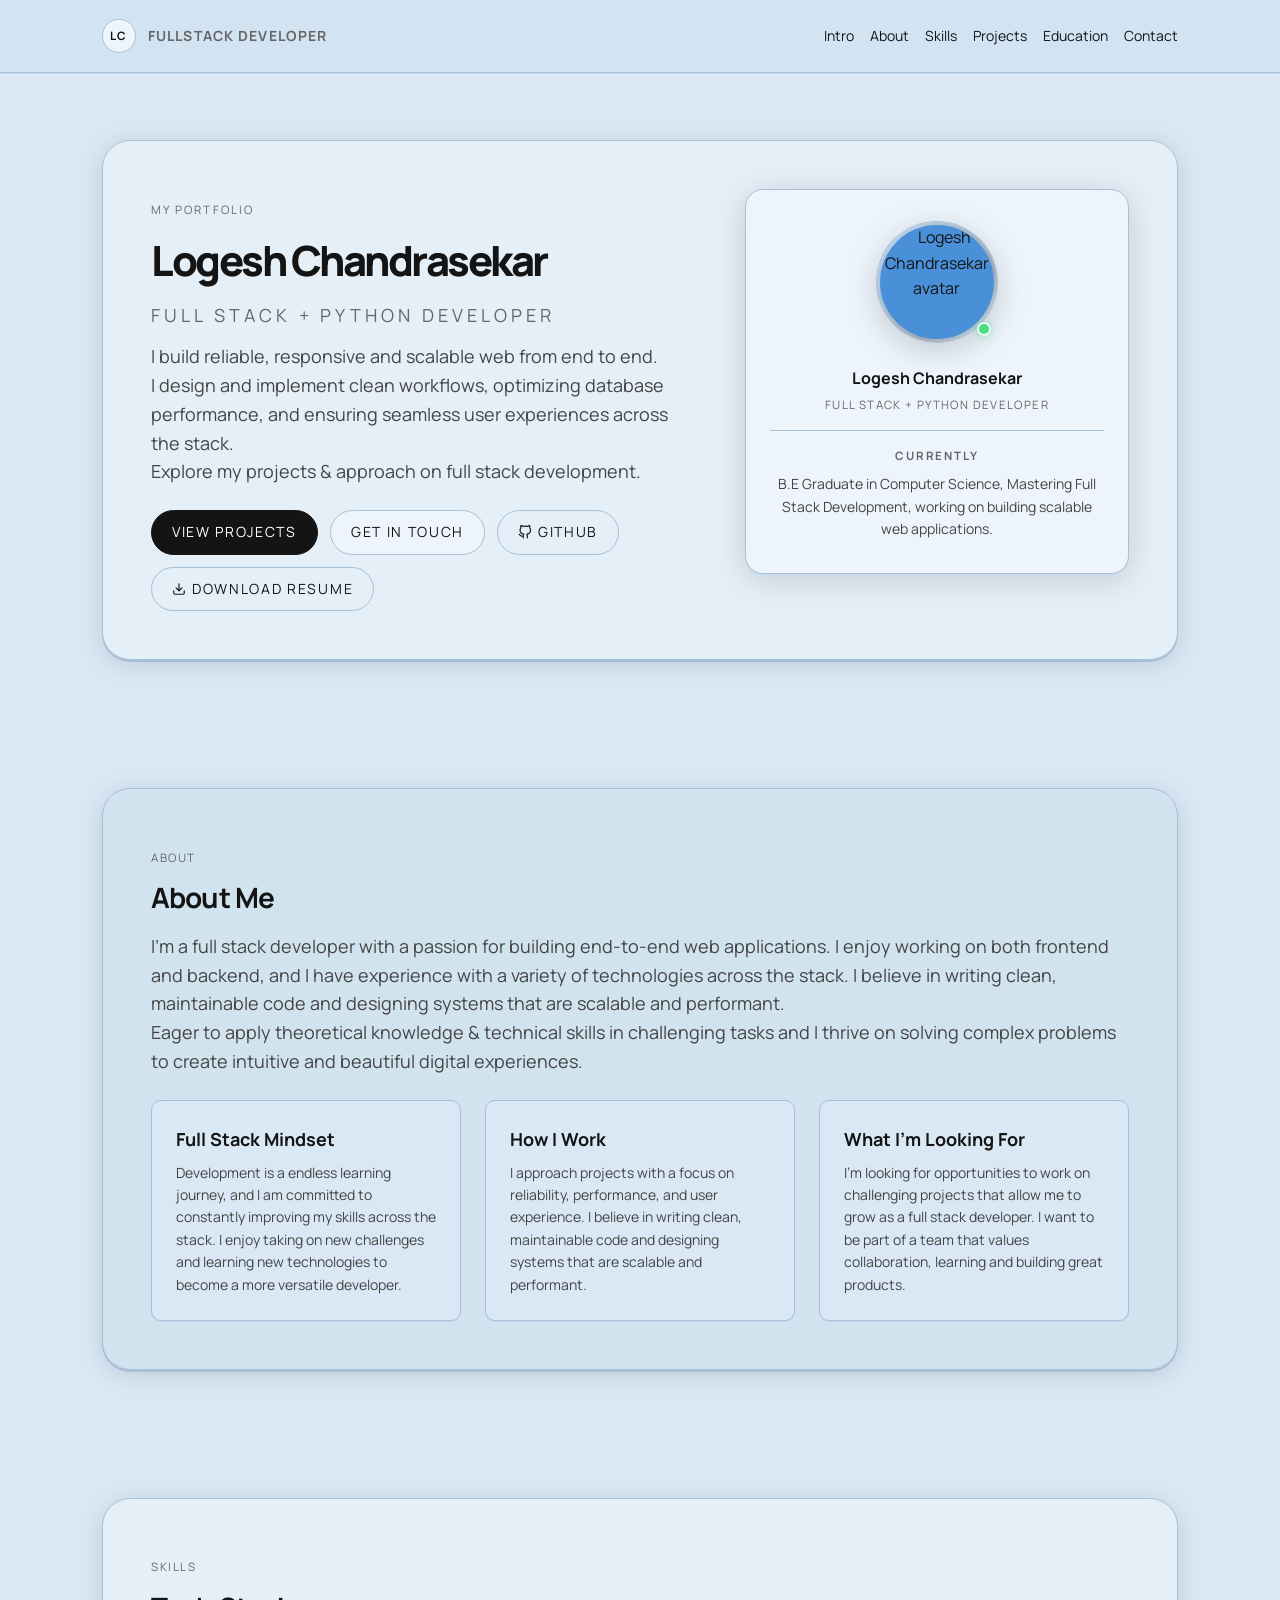
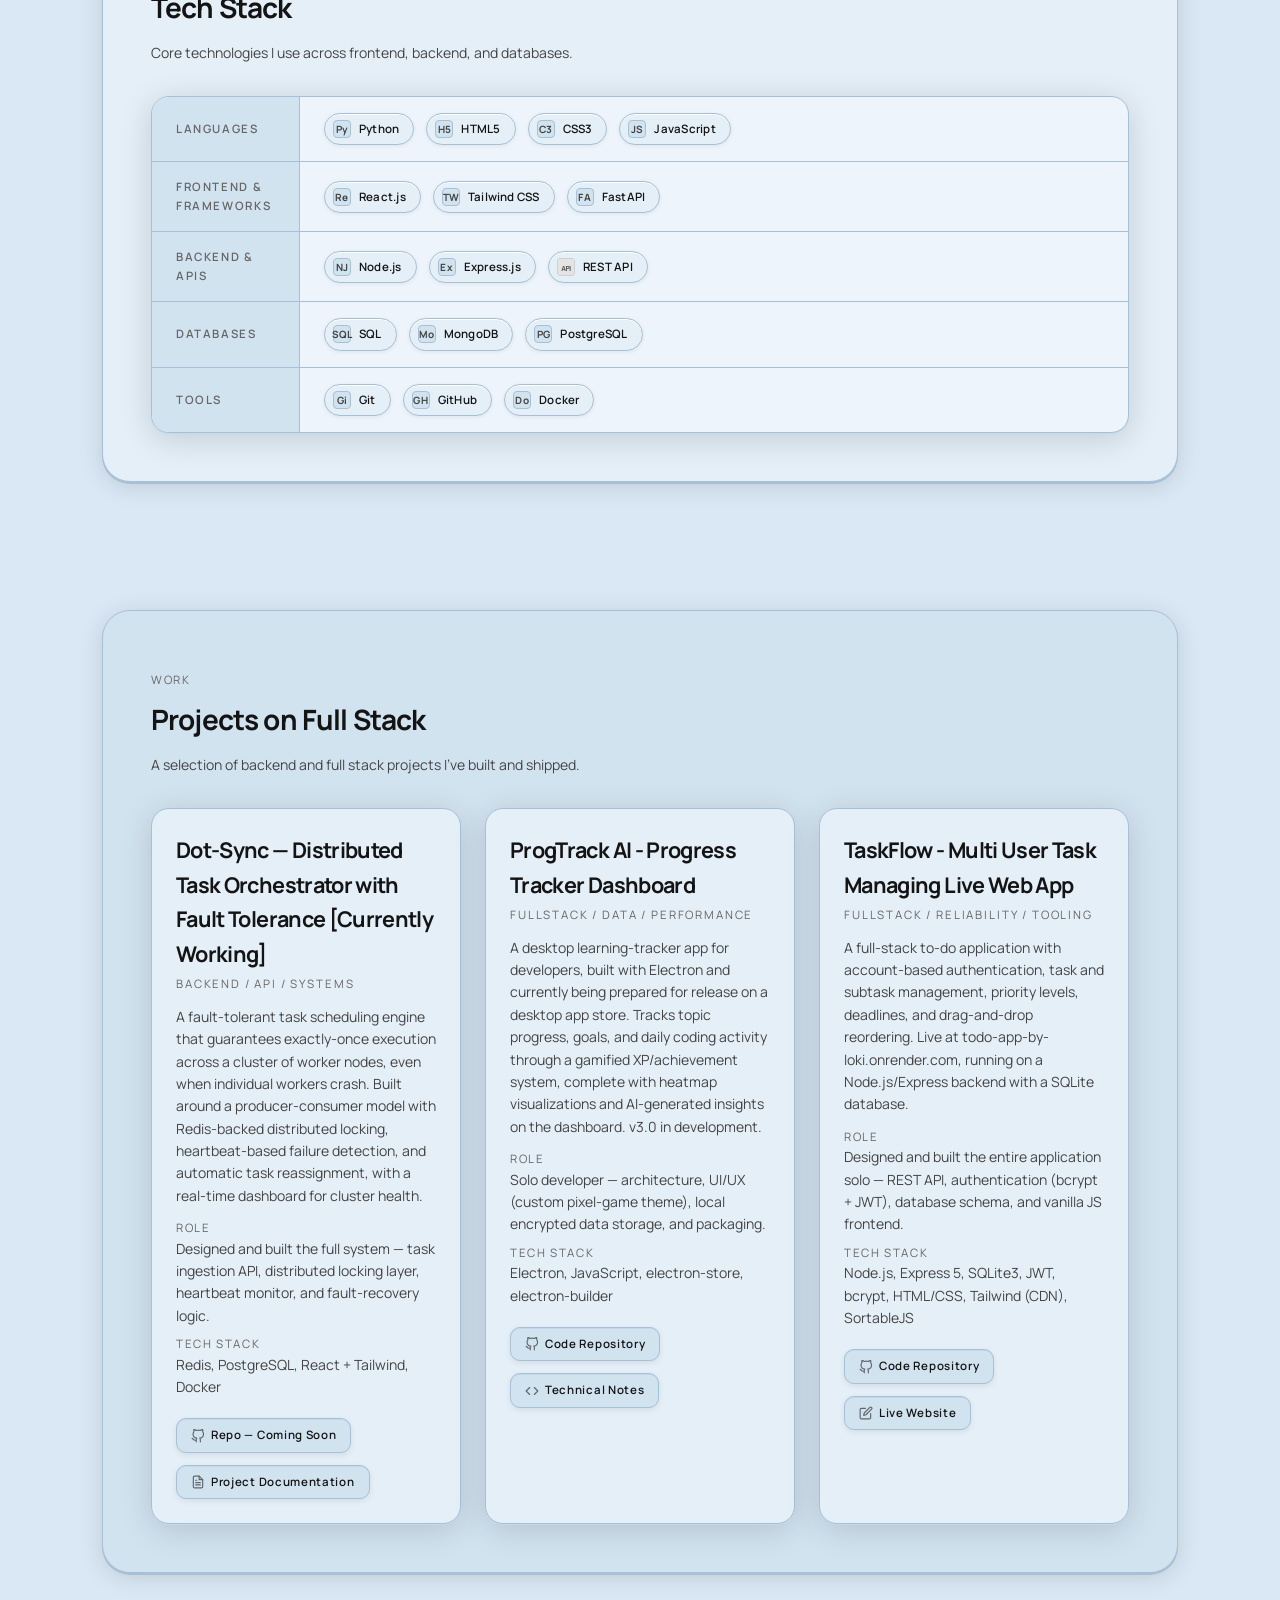
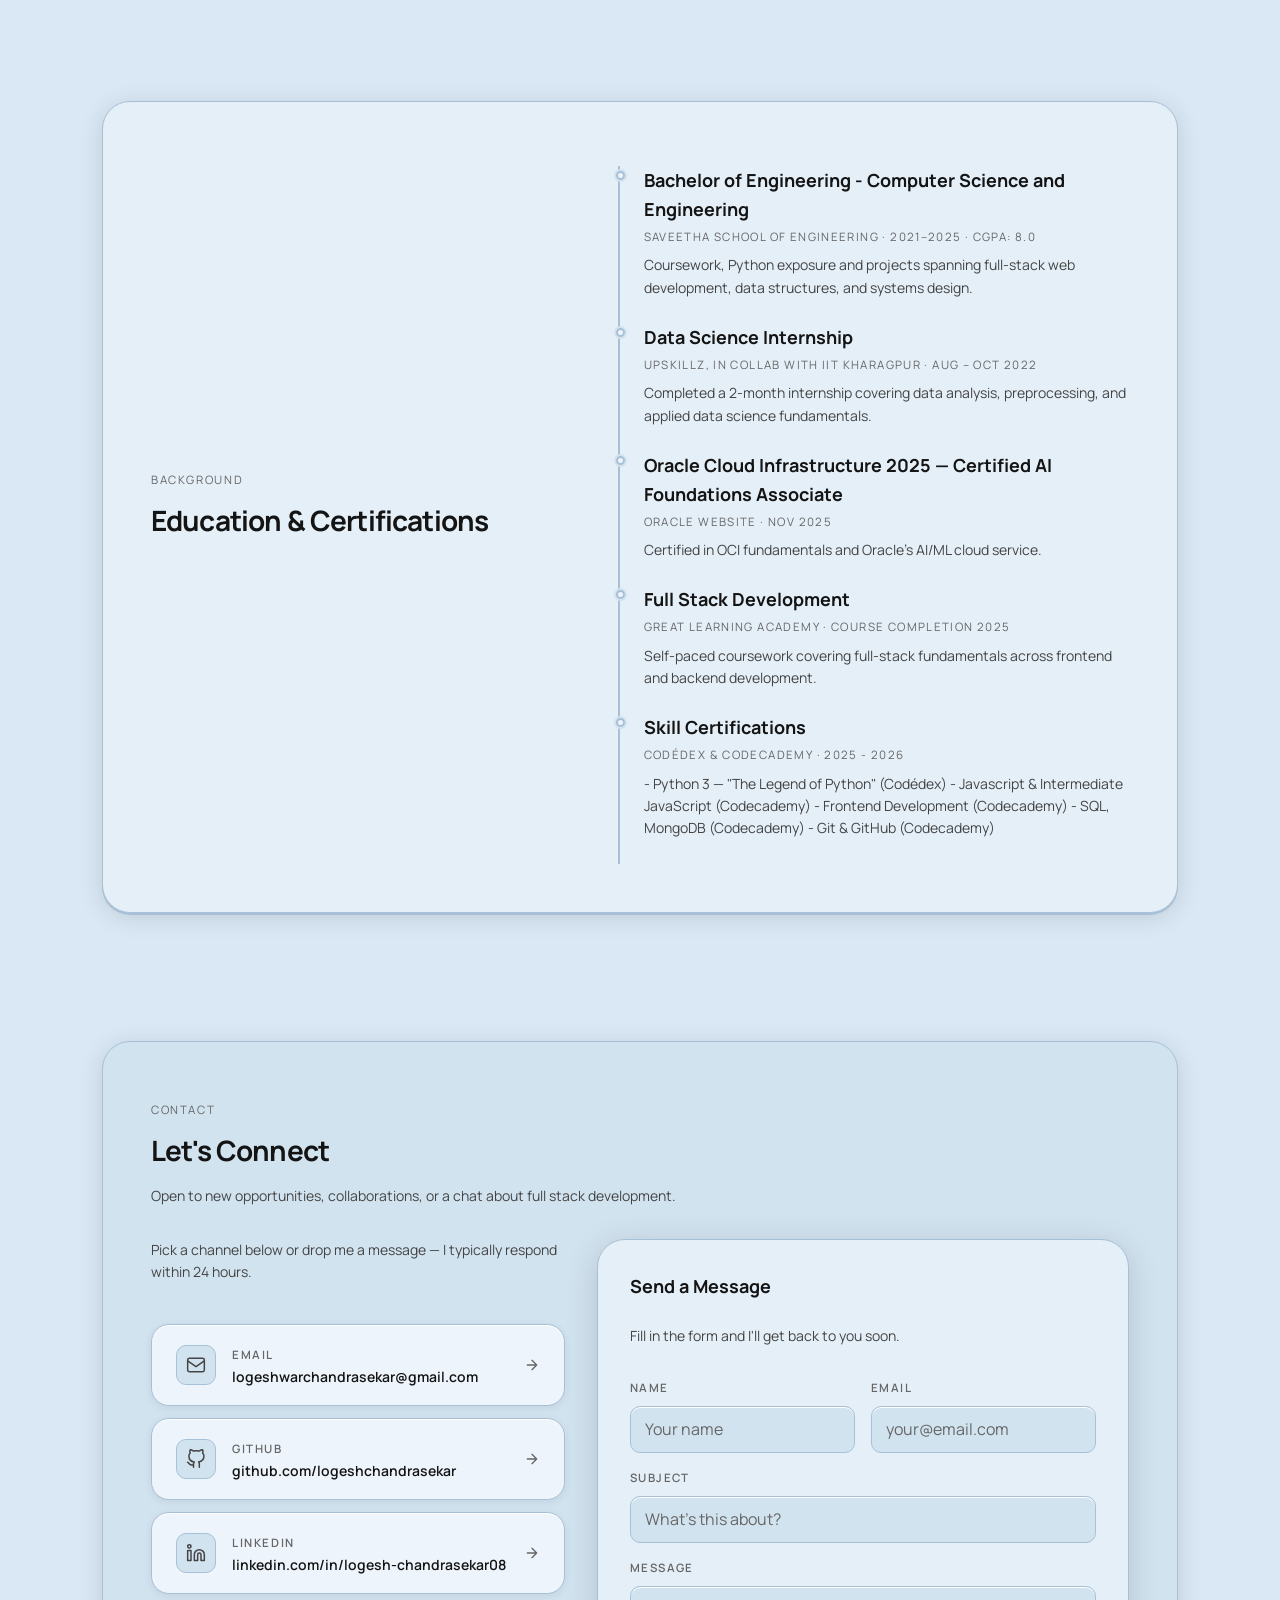
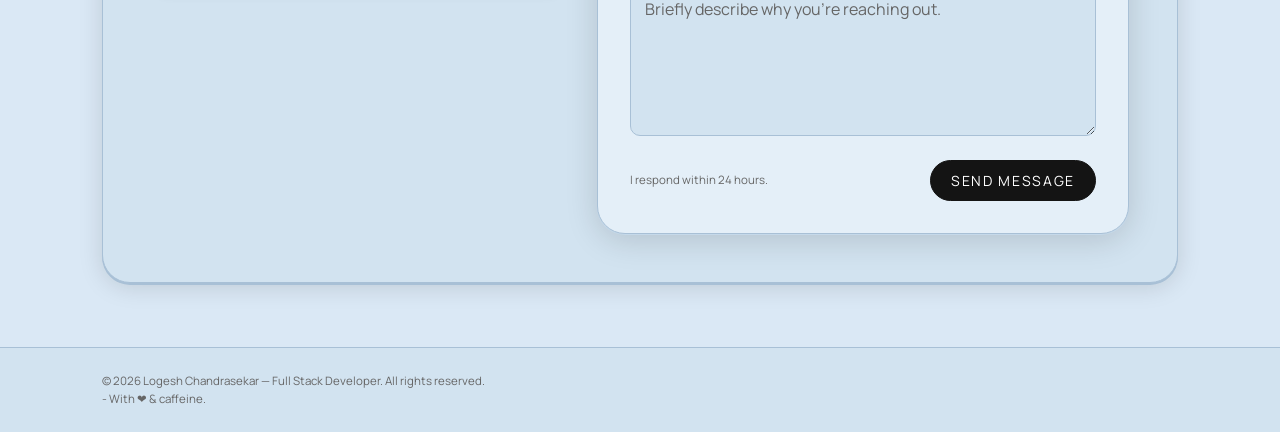
==== index.html @ ed0713df "Update education and certification details in index.html" ====
<!DOCTYPE html>
<html lang="en">
  <head>
    <meta charset="UTF-8" />
    <meta name="viewport" content="width=device-width, initial-scale=1" />
    <title>logesh's Portfolio</title>
    <link rel="preconnect" href="https://fonts.googleapis.com" />
    <link rel="preconnect" href="https://fonts.gstatic.com" crossorigin />
    <link href="https://fonts.googleapis.com/css2?family=Manrope:wght@400;500;600;700;800&display=swap" rel="stylesheet" />
    <style>
      /* ─── Design Tokens ─────────────────────────────────────── */
      :root {
        --color-bg:          #dae8f5;
        --color-bg-alt:      #d2e3f0;
        --color-bg-section:  #d5e6f2;
        --color-surface:     #e4eff8;
        --color-surface-hi:  #edf4fb;

        --silver:            #a8c0d6;
        --silver-hi:         #c5d9ea;
        --silver-glow:       rgba(180, 210, 235, 0.55);

        --color-text:        #141414;
        --color-text-muted:  #444;
        --color-text-soft:   #666;

        --font-sans: "Manrope", system-ui, -apple-system, sans-serif;

        --text-xs:   0.72rem;
        --text-sm:   0.875rem;
        --text-base: 1rem;
        --text-md:   1.125rem;
        --text-lg:   1.35rem;
        --text-xl:   1.75rem;
        --text-2xl:  2.6rem;

        --radius-sm: 4px;
        --radius-md: 10px;
        --radius-lg: 18px;
        --radius-xl: 28px;

        --shadow-silver: 0 2px 0 var(--silver), 0 4px 24px rgba(0,0,0,0.13);
        --shadow-card:   0 1px 0 var(--silver-hi), 0 6px 32px rgba(0,0,0,0.15);

        --transition-fast: 140ms ease-out;
        --transition-med:  220ms ease-out;

        --space-1: 4px; --space-2: 8px; --space-3: 12px;
        --space-4: 16px; --space-5: 24px; --space-6: 32px;
        --space-7: 48px; --space-8: 64px;
      }

      /* ─── Base ───────────────────────────────────────────────── */
      *, *::before, *::after { box-sizing: border-box; }
      html, body { margin: 0; padding: 0; overflow-x: hidden; }
      body {
        font-family: var(--font-sans);
        background-color: var(--color-bg);
        color: var(--color-text);
        line-height: 1.6;
        -webkit-font-smoothing: antialiased;
      }
      img { max-width: 100%; display: block; }
      a { color: inherit; text-decoration: none; }
      a:hover { text-decoration: underline; }
      main { padding-top: 76px; }

      .container {
        max-width: 1140px;
        margin: 0 auto;
        padding: 0 var(--space-6);
        width: 100%;
      }

      /* Silver-lined section card */
      .section {
        padding: var(--space-8) 0;
      }
      .section-inner-card {
        background: var(--color-surface);
        border: 1px solid var(--silver);
        border-radius: var(--radius-xl);
        box-shadow: var(--shadow-silver);
        padding: var(--space-7) var(--space-7);
        margin: 0 auto;
        max-width: 1140px;
      }
      .section-alt .section-inner-card {
        background: var(--color-bg-alt);
      }

      .section-kicker {
        font-size: var(--text-xs);
        text-transform: uppercase;
        letter-spacing: 0.14em;
        color: var(--color-text-soft);
        margin-bottom: var(--space-2);
      }
      .section-header { max-width: 540px; }
      .section-header h2 {
        font-size: var(--text-xl);
        letter-spacing: -0.03em;
        margin: 0 0 var(--space-3) 0;
      }
      .section-subtitle {
        margin: 0;
        font-size: var(--text-sm);
        color: var(--color-text-muted);
      }
      .two-column {
        display: grid;
        grid-template-columns: minmax(0, 0.9fr) minmax(0, 1.1fr);
        gap: var(--space-7);
        align-items: flex-start;
      }
      .section-body { margin-top: var(--space-2); }
      .lead {
        font-size: var(--text-md);
        color: var(--color-text-muted);
        margin-top: 0;
      }

      /* ─── Header / Nav ───────────────────────────────────────── */
      .site-header {
        position: fixed;
        inset-inline: 0;
        top: 0;
        z-index: 20;
        background-color: rgba(210,227,242,0.94);
        backdrop-filter: blur(14px);
        border-bottom: 1px solid var(--silver);
        box-shadow: 0 1px 0 var(--silver-hi);
      }
      .header-inner {
        height: 72px;
        display: flex;
        align-items: center;
        justify-content: space-between;
        gap: var(--space-4);
      }
      .logo {
        display: inline-flex;
        align-items: center;
        gap: var(--space-3);
        font-size: var(--text-sm);
        font-weight: 700;
        letter-spacing: 0.08em;
        text-transform: uppercase;
      }
      .logo-mark {
        display: inline-flex;
        align-items: center;
        justify-content: center;
        width: 34px; height: 34px;
        border-radius: 999px;
        border: 1.5px solid var(--silver);
        background: var(--color-surface-hi);
        font-size: var(--text-xs);
        box-shadow: 0 1px 0 #fff inset;
      }
      .logo-text { color: var(--color-text-soft); }
      .nav { display: flex; align-items: center; gap: var(--space-4); }
      .nav-list {
        list-style: none;
        display: flex;
        align-items: center;
        gap: var(--space-4);
        margin: 0; padding: 0;
        font-size: var(--text-sm);
      }
      .nav-list a { position: relative; padding-block: 4px; }
      .nav-list a::after {
        content: "";
        position: absolute;
        left: 0; bottom: 0;
        width: 0; height: 1px;
        background: #111;
        transition: width var(--transition-fast);
      }
      .nav-list a:hover::after { width: 100%; }
      .nav-toggle {
        display: none;
        border: 1px solid var(--silver);
        background: transparent;
        border-radius: 999px;
        padding: 6px 8px;
        cursor: pointer;
      }
      .nav-toggle-line {
        display: block; width: 18px; height: 1px;
        background: #111;
      }
      .nav-toggle-line + .nav-toggle-line { margin-top: 4px; }

      /* ─── Avatar ─────────────────────────────────────────────── */
      .avatar-wrap {
        display: flex;
        justify-content: center;
        align-items: center;
        margin-bottom: var(--space-5);
      }
      .avatar-ring {
        position: relative;
        width: 120px; height: 120px;
        border-radius: 50%;
        padding: 3px;
        background: linear-gradient(135deg, var(--silver-hi), var(--silver), #a0a8b4, var(--silver-hi));
        box-shadow: 0 0 0 1px var(--silver), 0 8px 32px rgba(0,0,0,0.18);
        animation: ringPulse 3s ease-in-out infinite;
      }
      @keyframes ringPulse {
        0%, 100% { box-shadow: 0 0 0 1px var(--silver), 0 8px 32px rgba(0,0,0,0.18), 0 0 0 4px transparent; }
        50% { box-shadow: 0 0 0 1px var(--silver), 0 8px 32px rgba(0,0,0,0.22), 0 0 0 7px rgba(180,188,200,0.18); }
      }
      .avatar-inner {
        width: 100%; height: 100%;
        border-radius: 50%;
        overflow: hidden;
        background: #4a90d9;
        display: flex;
        align-items: center;
        justify-content: center;
      }
      .avatar-svg { display: none; }
      .avatar-status {
        position: absolute;
        bottom: 6px; right: 6px;
        width: 14px; height: 14px;
        border-radius: 50%;
        background: #4ade80;
        border: 2px solid var(--color-surface-hi);
        box-shadow: 0 0 6px rgba(74,222,128,0.6);
        animation: statusBlink 2.5s ease-in-out infinite;
      }
      @keyframes statusBlink {
        0%, 100% { opacity: 1; }
        50% { opacity: 0.55; }
      }

      /* ─── Hero ───────────────────────────────────────────────── */
      .hero { padding-top: var(--space-8); padding-bottom: var(--space-8); }
      .hero .section-inner-card {
        display: grid;
        grid-template-columns: minmax(0, 1.35fr) minmax(0, 0.95fr);
        gap: var(--space-7);
        align-items: flex-start;
      }
      .eyebrow {
        font-size: var(--text-xs);
        text-transform: uppercase;
        letter-spacing: 0.18em;
        color: var(--color-text-soft);
        margin-bottom: var(--space-2);
      }
      .hero-text h1 {
        font-size: var(--text-2xl);
        letter-spacing: -0.06em;
        margin: 0 0 var(--space-2) 0;
        font-weight: 800;
      }
      .hero-title {
        margin: 0 0 var(--space-3) 0;
        font-size: var(--text-md);
        text-transform: uppercase;
        letter-spacing: 0.22em;
        color: var(--color-text-soft);
      }
      .hero-tagline {
        margin: 0 0 var(--space-5) 0;
        font-size: var(--text-md);
        color: var(--color-text-muted);
      }
      .hero-actions {
        display: flex;
        flex-wrap: wrap;
        gap: var(--space-3);
      }

      /* Hero meta: avatar replaces focus areas */
      .hero-meta {
        border: 1px solid var(--silver);
        border-radius: var(--radius-lg);
        padding: var(--space-6) var(--space-5);
        background: var(--color-surface-hi);
        box-shadow: var(--shadow-card);
        display: flex;
        flex-direction: column;
        align-items: center;
        gap: 0;
      }
      .hero-meta-block {
        width: 100%;
        text-align: center;
      }
      .hero-meta-block + .hero-meta-block {
        border-top: 1px solid var(--silver);
        margin-top: var(--space-4);
        padding-top: var(--space-4);
      }
      .hero-meta-label {
        font-size: var(--text-xs);
        text-transform: uppercase;
        letter-spacing: 0.16em;
        margin: 0 0 var(--space-2) 0;
        color: var(--color-text-soft);
      }
      .hero-meta-value {
        margin: 0;
        font-size: var(--text-sm);
        color: var(--color-text-muted);
      }

      /* ─── Buttons ────────────────────────────────────────────── */
      .btn {
        display: inline-flex;
        align-items: center;
        justify-content: center;
        padding: 10px 20px;
        border-radius: 999px;
        border: 1px solid #111;
        font-size: var(--text-sm);
        font-family: var(--font-sans);
        text-transform: uppercase;
        letter-spacing: 0.12em;
        background: transparent;
        cursor: pointer;
        transition: background var(--transition-fast), color var(--transition-fast),
                    transform var(--transition-fast), box-shadow var(--transition-fast);
      }
      .btn-primary {
        background: #141414;
        color: #fff;
        border-color: #141414;
      }
      .btn-primary:hover { background: #000; transform: translateY(-1px); box-shadow: 0 6px 18px rgba(0,0,0,0.25); }
      .btn-secondary {
        background: var(--color-surface-hi);
        border-color: var(--silver);
      }
      .btn-secondary:hover { background: var(--color-bg-alt); transform: translateY(-1px); }
      .btn-outline {
        background: transparent;
        border-color: var(--silver);
        color: var(--color-text);
        gap: 6px;
      }
      .btn-outline:hover { background: var(--color-surface-hi); transform: translateY(-1px); border-color: #888; }
      .btn-outline svg { flex-shrink: 0; }

      /* ─── About ──────────────────────────────────────────────── */
      .about-body { width: 100%; }
      .about-grid {
        display: grid;
        grid-template-columns: repeat(3, 1fr);
        gap: var(--space-5);
        margin-top: var(--space-5);
        width: 100%;
      }
      .about-item {
        background: var(--color-bg);
        border: 1px solid var(--silver);
        border-radius: var(--radius-md);
        padding: var(--space-5);
        box-shadow: 0 1px 0 var(--silver-hi);
        display: flex;
        flex-direction: column;
      }
      .about-item h3 {
        font-size: var(--text-md);
        margin: 0 0 var(--space-2) 0;
      }
      .about-item p {
        margin: 0;
        font-size: var(--text-sm);
        color: var(--color-text-muted);
        flex: 1;
      }

      /* ─── Skills ─────────────────────────────────────────────── */
      .skills-table {
        margin-top: var(--space-6);
        border: 1px solid var(--silver);
        border-radius: var(--radius-lg);
        background: var(--color-surface-hi);
        box-shadow: var(--shadow-card);
        overflow: hidden;
      }
      .skills-row {
        display: grid;
        grid-template-columns: 148px 1fr;
        gap: 0;
        border-bottom: 1px solid var(--silver);
        align-items: stretch;
      }
      .skills-row:last-child { border-bottom: none; }
      .skills-label {
        font-size: var(--text-xs);
        text-transform: uppercase;
        letter-spacing: 0.14em;
        color: var(--color-text-soft);
        font-weight: 600;
        padding: var(--space-4) var(--space-5);
        background: var(--color-bg-alt);
        border-right: 1px solid var(--silver);
        display: flex;
        align-items: center;
      }
      .skills-icon-list {
        display: flex;
        flex-wrap: wrap;
        gap: var(--space-3);
        padding: var(--space-4) var(--space-5);
        align-items: center;
        flex: 1;
      }
      .skill-pill {
        display: inline-flex;
        align-items: center;
        gap: 8px;
        padding: 6px 14px 6px 8px;
        border-radius: 999px;
        border: 1px solid var(--silver);
        font-size: var(--text-xs);
        font-weight: 600;
        background: var(--color-surface);
        box-shadow: 0 1px 0 #fff inset, 0 1px 4px rgba(0,0,0,0.07);
        transition: transform var(--transition-fast), box-shadow var(--transition-fast), background var(--transition-fast);
        letter-spacing: 0.02em;
      }
      .skill-pill:hover {
        transform: translateY(-2px);
        box-shadow: 0 1px 0 #fff inset, 0 4px 12px rgba(0,0,0,0.12);
        background: var(--color-surface-hi);
      }
      .skill-pill img {
        width: 18px; height: 18px;
        object-fit: contain;
        border-radius: 3px;
        flex-shrink: 0;
      }
      /* Fallback icon box if img fails */
      .skill-pill .icon-fallback {
        width: 18px; height: 18px;
        border-radius: 4px;
        border: 1px solid var(--silver);
        background: var(--color-bg-alt);
        display: flex; align-items: center; justify-content: center;
        font-size: 10px; font-weight: 700;
        color: var(--color-text-muted);
        flex-shrink: 0;
      }

      /* ─── Projects ───────────────────────────────────────────── */
      .projects-grid {
        display: grid;
        grid-template-columns: repeat(auto-fit, minmax(280px, 1fr));
        gap: var(--space-5);
        margin-top: var(--space-6);
      }
      .project-card {
        border-radius: var(--radius-lg);
        border: 1px solid var(--silver);
        padding: var(--space-5);
        background: var(--color-surface);
        box-shadow: var(--shadow-card);
        display: flex;
        flex-direction: column;
        gap: var(--space-3);
        transition: transform var(--transition-med), box-shadow var(--transition-med);
      }
      .project-card:hover {
        transform: translateY(-4px);
        box-shadow: 0 2px 0 var(--silver-hi), 0 12px 40px rgba(0,0,0,0.18);
      }
      .project-header h3 {
        margin: 0 0 var(--space-1) 0;
        font-size: var(--text-lg);
        letter-spacing: -0.03em;
      }
      .project-type {
        margin: 0;
        font-size: var(--text-xs);
        text-transform: uppercase;
        letter-spacing: 0.16em;
        color: var(--color-text-soft);
      }
      .project-description {
        margin: 0;
        font-size: var(--text-sm);
        color: var(--color-text-muted);
      }
      .project-meta {
        display: grid;
        gap: var(--space-2);
        margin: 0;
      }
      .project-meta dt {
        font-size: var(--text-xs);
        text-transform: uppercase;
        letter-spacing: 0.14em;
        color: var(--color-text-soft);
      }
      .project-meta dd {
        margin: 0;
        font-size: var(--text-sm);
        color: var(--color-text-muted);
      }

      /* Project link boxes */
      .project-links {
        display: flex;
        flex-wrap: wrap;
        gap: var(--space-3);
        margin-top: var(--space-2);
      }
      .project-link-box {
        display: inline-flex;
        align-items: center;
        gap: 6px;
        padding: 7px 14px;
        border-radius: var(--radius-md);
        border: 1px solid var(--silver);
        background: var(--color-bg-alt);
        font-size: var(--text-xs);
        font-weight: 600;
        letter-spacing: 0.06em;
        color: var(--color-text);
        box-shadow: 0 1px 0 var(--silver-hi) inset, 0 2px 6px rgba(0,0,0,0.08);
        transition: background var(--transition-fast), transform var(--transition-fast), box-shadow var(--transition-fast);
        text-decoration: none !important;
      }
      .project-link-box:hover {
        background: var(--color-surface-hi);
        transform: translateY(-1px);
        box-shadow: 0 1px 0 var(--silver-hi) inset, 0 4px 12px rgba(0,0,0,0.12);
        text-decoration: none !important;
      }
      .project-link-box svg {
        flex-shrink: 0;
        opacity: 0.6;
      }

      /* ─── Education ──────────────────────────────────────────── */
      .education-two-col {
        align-items: stretch !important;
      }
      .education-two-col .education-header {
        display: flex;
        flex-direction: column;
        justify-content: center;
        min-height: 200px;
      }
      .timeline {
        border-left: 2px solid var(--silver);
        padding-left: var(--space-5);
        margin-top: var(--space-2);
      }
      .timeline-item {
        position: relative;
        padding-bottom: var(--space-5);
      }
      .timeline-item::before {
        content: "";
        position: absolute;
        left: calc(-1 * var(--space-5) - 4px);
        top: 5px;
        width: 9px; height: 9px;
        border-radius: 50%;
        border: 2px solid var(--silver);
        background: var(--color-surface-hi);
        box-shadow: 0 0 0 2px var(--color-bg-alt);
      }
      .timeline-item h3 {
        margin: 0 0 var(--space-1) 0;
        font-size: var(--text-md);
      }
      .timeline-meta {
        margin: 0 0 var(--space-2) 0;
        font-size: var(--text-xs);
        text-transform: uppercase;
        letter-spacing: 0.12em;
        color: var(--color-text-soft);
      }
      .timeline-description {
        margin: 0;
        font-size: var(--text-sm);
        color: var(--color-text-muted);
      }

      /* ─── Contact ────────────────────────────────────────────── */
      .contact-layout {
        display: grid;
        grid-template-columns: 1fr 1fr;
        gap: var(--space-6);
        margin-top: var(--space-6);
      }
      /* Left: info panel */
      .contact-info-panel {
        display: flex;
        flex-direction: column;
        gap: var(--space-4);
      }
      .contact-headline {
        font-size: var(--text-xl);
        font-weight: 800;
        letter-spacing: -0.04em;
        margin: 0 0 var(--space-2) 0;
      }
      .contact-tagline {
        font-size: var(--text-sm);
        color: var(--color-text-muted);
        margin: 0 0 var(--space-5) 0;
      }
      .contact-channel-cards {
        display: flex;
        flex-direction: column;
        gap: var(--space-3);
      }
      .contact-channel {
        display: flex;
        align-items: center;
        gap: var(--space-4);
        padding: var(--space-4) var(--space-5);
        border: 1px solid var(--silver);
        border-radius: var(--radius-lg);
        background: var(--color-surface-hi);
        box-shadow: 0 1px 0 #fff inset, 0 2px 8px rgba(0,0,0,0.08);
        text-decoration: none !important;
        color: var(--color-text);
        transition: transform var(--transition-fast), box-shadow var(--transition-fast), background var(--transition-fast);
      }
      .contact-channel:hover {
        transform: translateX(4px);
        background: var(--color-bg-alt);
        box-shadow: 0 1px 0 #fff inset, 0 4px 16px rgba(0,0,0,0.12);
        text-decoration: none !important;
      }
      .contact-channel-icon {
        width: 40px; height: 40px;
        border-radius: var(--radius-md);
        border: 1px solid var(--silver);
        background: var(--color-bg-alt);
        display: flex; align-items: center; justify-content: center;
        flex-shrink: 0;
        color: var(--color-text-muted);
      }
      .contact-channel-icon svg { width: 20px; height: 20px; }
      .contact-channel-body { flex: 1; min-width: 0; }
      .contact-channel-label {
        font-size: var(--text-xs);
        text-transform: uppercase;
        letter-spacing: 0.14em;
        color: var(--color-text-soft);
        font-weight: 600;
      }
      .contact-channel-value {
        font-size: var(--text-sm);
        font-weight: 600;
        overflow-wrap: break-word;
        word-break: break-all;
      }

      .contact-channel-arrow {
        color: var(--color-text-soft);
        flex-shrink: 0;
      }

      /* Right: form */
      .contact-form-wrap {
        border: 1px solid var(--silver);
        border-radius: var(--radius-xl);
        background: var(--color-surface);
        box-shadow: var(--shadow-card);
        padding: var(--space-6);
        display: flex;
        flex-direction: column;
        gap: var(--space-4);
      }
      .form-row {
        display: grid;
        grid-template-columns: 1fr 1fr;
        gap: var(--space-4);
      }
      .form-field {
        display: grid;
        gap: var(--space-2);
      }
      .form-field label {
        font-size: var(--text-xs);
        text-transform: uppercase;
        letter-spacing: 0.12em;
        font-weight: 600;
        color: var(--color-text-soft);
      }
      .form-field input,
      .form-field textarea {
        border-radius: var(--radius-md);
        border: 1px solid var(--silver);
        padding: 10px 14px;
        font: inherit;
        background: var(--color-bg-alt);
        color: var(--color-text);
        box-shadow: 0 1px 0 #fff inset;
        transition: border-color var(--transition-fast), box-shadow var(--transition-fast);
        resize: vertical;
      }
      .form-field input::placeholder,
      .form-field textarea::placeholder { color: var(--color-text-soft); }
      .form-field input:focus-visible,
      .form-field textarea:focus-visible {
        outline: none;
        border-color: #777;
        box-shadow: 0 1px 0 #fff inset, 0 0 0 3px rgba(100,100,100,0.2);
      }
      .contact-form-footer {
        display: flex;
        align-items: center;
        justify-content: space-between;
        gap: var(--space-4);
        margin-top: var(--space-2);
      }
      .contact-form-note {
        font-size: var(--text-xs);
        color: var(--color-text-soft);
      }

      /* ─── Footer ─────────────────────────────────────────────── */
      .site-footer {
        border-top: 1px solid var(--silver);
        padding: var(--space-5) 0;
        background: var(--color-bg-alt);
      }
      .footer-inner {
        display: flex;
        justify-content: space-between;
        align-items: center;
        font-size: var(--text-xs);
        color: var(--color-text-soft);
      }
      .footer-copy { margin: 0; }

      /* ─── Responsive ─────────────────────────────────────── */

/* Medium: tablet landscape */
@media (max-width: 1100px) {
  .container { padding-inline: var(--space-5); }
  .section-inner-card { padding: var(--space-6); }
}

/* Medium: tablet portrait */
@media (max-width: 900px) {
  .hero .section-inner-card,
  .two-column { grid-template-columns: 1fr; }
  .about-grid { grid-template-columns: 1fr 1fr; }
  .hero-meta { align-items: flex-start; }
  .contact-layout { grid-template-columns: 1fr; }
  .form-row { grid-template-columns: 1fr; }
  .skills-row { grid-template-columns: 1fr; }
  .skills-label { border-right: none; border-bottom: 1px solid var(--silver); }
  .section-inner-card { padding: var(--space-5); }
  .education-two-col .education-header { min-height: unset; }
}

/* Mobile nav */
@media (max-width: 800px) {
  .nav-toggle { display: inline-flex; }
  .nav-list {
    position: absolute;
    inset-inline: 0; top: 100%;
    background: rgba(210,227,242,0.98);
    border-bottom: 1px solid var(--silver);
    flex-direction: column;
    align-items: flex-start;
    padding: var(--space-3) var(--space-5) var(--space-4);
    gap: var(--space-3);
    transform-origin: top;
    transform: scaleY(0.9);
    opacity: 0;
    pointer-events: none;
    transition: opacity var(--transition-med), transform var(--transition-med);
  }
  .nav-list.is-open { opacity: 1; pointer-events: auto; transform: scaleY(1); }
  .container { padding-inline: var(--space-4); }
}

/* Mobile */
@media (max-width: 600px) {
  .about-grid { grid-template-columns: 1fr; }
  .projects-grid { grid-template-columns: 1fr; }
  .hero-actions { flex-direction: column; align-items: stretch; }
  .hero-actions .btn { text-align: center; justify-content: center; }
  .contact-channel { padding: var(--space-3); gap: var(--space-3); }
  .contact-form-wrap { padding: var(--space-4); }
  .contact-form-footer { flex-direction: column; align-items: stretch; }
  .contact-form-footer .btn { text-align: center; justify-content: center; }
}

/* Small mobile */
@media (max-width: 480px) {
  .hero-text h1 { font-size: 1.8rem; }
  .section { padding: var(--space-6) 0; }
  .section-inner-card { padding: var(--space-4); border-radius: var(--radius-lg); }
  .footer-inner { flex-direction: column; align-items: flex-start; gap: var(--space-2); }
}
    </style>
  </head>
  <body>
    <!-- Header -->
    <header class="site-header">
      <div class="container header-inner">
        <a href="#hero" class="logo" aria-label="Go to top">
          <span class="logo-mark">LC</span>
          <span class="logo-text">Fullstack Developer</span>
        </a>
        <nav class="nav" aria-label="Main navigation">
          <button class="nav-toggle" aria-expanded="false" aria-label="Toggle navigation">
            <span class="nav-toggle-line"></span>
            <span class="nav-toggle-line"></span>
          </button>
          <ul class="nav-list">
            <li><a href="#hero">Intro</a></li>
            <li><a href="#about">About</a></li>
            <li><a href="#skills">Skills</a></li>
            <li><a href="#projects">Projects</a></li>
            <li><a href="#education">Education</a></li>
            <li><a href="#contact">Contact</a></li>
          </ul>
        </nav>
      </div>
    </header>

    <main>
      <!-- Hero / Intro -->
      <section id="hero" class="section hero">
        <div class="container">
          <div class="section-inner-card">
            <!-- Left: text -->
            <div class="hero-text">
              <p class="eyebrow">My Portfolio</p>
              <h1 id="hero-heading">Logesh Chandrasekar</h1>
              <p class="hero-title">Full Stack + Python Developer</p>
              <p class="hero-tagline">
                I build reliable, responsive and scalable web from end to end.<br>
                I design and implement clean workflows, optimizing database performance, and ensuring seamless user experiences across the stack.<br>
                Explore my projects &amp; approach on full stack development.
              </p>
              <div class="hero-actions">
                <a href="#projects" class="btn btn-primary">View Projects</a>
                <a href="#contact" class="btn btn-secondary">Get in Touch</a>
                <a href="https://github.com/logeshchandrasekar" target="_blank" rel="noopener" class="btn btn-outline">
                  <svg width="14" height="14" viewBox="0 0 24 24" fill="none" stroke="currentColor" stroke-width="2" stroke-linecap="round" stroke-linejoin="round"><path d="M9 19c-5 1.5-5-2.5-7-3m14 6v-3.87a3.37 3.37 0 0 0-.94-2.61c3.14-.35 6.44-1.54 6.44-7A5.44 5.44 0 0 0 20 4.77 5.07 5.07 0 0 0 19.91 1S18.73.65 16 2.48a13.38 13.38 0 0 0-7 0C6.27.65 5.09 1 5.09 1A5.07 5.07 0 0 0 5 4.77a5.44 5.44 0 0 0-1.5 3.78c0 5.42 3.3 6.61 6.44 7A3.37 3.37 0 0 0 9 18.13V22"/></svg>
                  GitHub</a>
                <a href="https://raw.githubusercontent.com/logeshchandrasekar/logeshchandrasekar.github.io/main/Logesh%20Resume.pdf"
                  download="Logesh_Resume.pdf"
                  class="btn btn-outline">
                  <svg width="14" height="14" viewBox="0 0 24 24" fill="none" stroke="currentColor" stroke-width="2" stroke-linecap="round" stroke-linejoin="round">
                    <path d="M21 15v4a2 2 0 0 1-2 2H5a2 2 0 0 1-2-2v-4"/>
                    <polyline points="7 10 12 15 17 10"/>
                    <line x1="12" y1="15" x2="12" y2="3"/>
                  </svg>
                  Download Resume</a>
              </div>
            </div>

            <!-- Right: animated avatar + currently -->
            <div class="hero-meta">
              <div class="hero-meta-block">
                <!-- Animated avatar headshot -->
                <div class="avatar-wrap">
                  <div class="avatar-ring">
                    <div class="avatar-inner">
                      <img src="https://raw.githubusercontent.com/logeshchandrasekar/logeshchandrasekar.github.io/93818140ef6abd97552887fa56e73c34e12aa10f/my%20profile%20pic.png" alt="Logesh Chandrasekar avatar" style="width:100%;height:100%;object-fit:cover;border-radius:50%;" />
                    </div>
                    <span class="avatar-status" title="Available for opportunities"></span>
                  </div>
                </div>
                <p style="margin: 0 0 4px; font-weight: 700; font-size: 1rem;">Logesh Chandrasekar</p>
                <p style="margin: 0; font-size: var(--text-xs); color: var(--color-text-soft); text-transform: uppercase; letter-spacing: 0.12em;">Full Stack + Python Developer</p>
              </div>

              <div class="hero-meta-block">
                <h2 class="hero-meta-label">Currently</h2>
                <p class="hero-meta-value">B.E Graduate in Computer Science, Mastering Full Stack Development, working on building scalable web applications.</p>
              </div>
            </div>
          </div>
        </div>
      </section>

      <!-- About Me -->
      <section id="about" class="section section-alt" aria-labelledby="about-heading">
        <div class="container">
          <div class="section-inner-card">
            <div class="section-header">
              <p class="section-kicker">About</p>
              <h2 id="about-heading">About Me</h2>
            </div>
            <div class="section-body about-body">
              <p class="lead">
                I'm a full stack developer with a passion for building end-to-end web applications. I enjoy working on both frontend and backend, and I have experience with a variety of technologies across the stack. I believe in writing clean, maintainable code and designing systems that are scalable and performant.<br>
                Eager to apply theoretical knowledge &amp; technical skills in challenging tasks and I thrive on solving complex problems to create intuitive and beautiful digital experiences.
              </p>
              <div class="about-grid">
                <div class="about-item">
                  <h3>Full Stack Mindset</h3>
                  <p>Development is a endless learning journey, and I am committed to constantly improving my skills across the stack. I enjoy taking on new challenges and learning new technologies to become a more versatile developer.</p>
                </div>
                <div class="about-item">
                  <h3>How I Work</h3>
                  <p>I approach projects with a focus on reliability, performance, and user experience. I believe in writing clean, maintainable code and designing systems that are scalable and performant.</p>
                </div>
                <div class="about-item">
                  <h3>What I'm Looking For</h3>
                  <p>I'm looking for opportunities to work on challenging projects that allow me to grow as a full stack developer. I want to be part of a team that values collaboration, learning and building great products.</p>
                </div>
              </div>
            </div>
          </div>
        </div>
      </section>

      <!-- Skills / Tech Stack -->
      <section id="skills" class="section" aria-labelledby="skills-heading">
        <div class="container">
          <div class="section-inner-card">
            <div class="section-header">
              <p class="section-kicker">Skills</p>
              <h2 id="skills-heading">Tech Stack</h2>
              <p class="section-subtitle">Core technologies I use across frontend, backend, and databases.</p>
            </div>

            <div class="skills-table">
              <!-- Languages -->
              <div class="skills-row">
                <div class="skills-label">Languages</div>
                <div class="skills-icon-list">
                  <div class="skill-pill">
                    <img src="https://cdn.jsdelivr.net/gh/devicons/devicon@latest/icons/python/python-original.svg" alt="Python" onerror="this.style.display='none';this.nextElementSibling.style.display='flex'" />
                    <span class="icon-fallback" style="display:none">Py</span>
                    Python
                  </div>
                  <div class="skill-pill">
                    <img src="https://cdn.jsdelivr.net/gh/devicons/devicon@latest/icons/html5/html5-original.svg" alt="HTML5" onerror="this.style.display='none';this.nextElementSibling.style.display='flex'" />
                    <span class="icon-fallback" style="display:none">H5</span>
                    HTML5
                  </div>
                  <div class="skill-pill">
                    <img src="https://cdn.jsdelivr.net/gh/devicons/devicon@latest/icons/css3/css3-original.svg" alt="CSS3" onerror="this.style.display='none';this.nextElementSibling.style.display='flex'" />
                    <span class="icon-fallback" style="display:none">C3</span>
                    CSS3
                  </div>
                  <div class="skill-pill">
                    <img src="https://cdn.jsdelivr.net/gh/devicons/devicon@latest/icons/javascript/javascript-original.svg" alt="JavaScript" onerror="this.style.display='none';this.nextElementSibling.style.display='flex'" />
                    <span class="icon-fallback" style="display:none">JS</span>
                    JavaScript
                  </div>
                </div>
              </div>

              <!-- Frontend & Frameworks -->
              <div class="skills-row">
                <div class="skills-label">Frontend &amp; Frameworks</div>
                <div class="skills-icon-list">
                  <div class="skill-pill">
                    <img src="https://cdn.jsdelivr.net/gh/devicons/devicon@latest/icons/react/react-original.svg" alt="React" onerror="this.style.display='none';this.nextElementSibling.style.display='flex'" />
                    <span class="icon-fallback" style="display:none">Re</span>
                    React.js
                  </div>
                  <div class="skill-pill">
                    <img src="https://cdn.jsdelivr.net/gh/devicons/devicon@latest/icons/tailwindcss/tailwindcss-original.svg" alt="Tailwind" onerror="this.style.display='none';this.nextElementSibling.style.display='flex'" />
                    <span class="icon-fallback" style="display:none">TW</span>
                    Tailwind CSS
                  </div>
                  <div class="skill-pill">
                    <img src="https://cdn.jsdelivr.net/gh/devicons/devicon@latest/icons/fastapi/fastapi-original.svg" alt="FastAPI" onerror="this.style.display='none';this.nextElementSibling.style.display='flex'" />
                    <span class="icon-fallback" style="display:none">FA</span>
                    FastAPI
                  </div>
                </div>
              </div>

              <!-- Backend & APIs -->
              <div class="skills-row">
                <div class="skills-label">Backend &amp; APIs</div>
                <div class="skills-icon-list">
                  <div class="skill-pill">
                    <img src="https://cdn.jsdelivr.net/gh/devicons/devicon@latest/icons/nodejs/nodejs-original.svg" alt="Node.js" onerror="this.style.display='none';this.nextElementSibling.style.display='flex'" />
                    <span class="icon-fallback" style="display:none">NJ</span>
                    Node.js
                  </div>
                  <div class="skill-pill">
                    <img src="https://cdn.jsdelivr.net/gh/devicons/devicon@latest/icons/express/express-original.svg" alt="Express" onerror="this.style.display='none';this.nextElementSibling.style.display='flex'" />
                    <span class="icon-fallback" style="display:none">Ex</span>
                    Express.js
                  </div>
                  <div class="skill-pill">
                    <svg class="icon-fallback" style="display:flex;background:none;border:none;font-size:9px;font-weight:800;color:#555;letter-spacing:-0.5px" width="18" height="18" viewBox="0 0 18 18"><rect width="18" height="18" rx="3" fill="#e4e4e4" stroke="#b8bcc4" stroke-width="1"/><text x="9" y="13" text-anchor="middle" font-size="6.5" font-family="sans-serif" font-weight="700" fill="#555">API</text></svg>
                    REST API
                  </div>
                </div>
              </div>

              <!-- Databases -->
              <div class="skills-row">
                <div class="skills-label">Databases</div>
                <div class="skills-icon-list">
                  <div class="skill-pill">
                    <img src="https://cdn.jsdelivr.net/gh/devicons/devicon@latest/icons/azuresqldatabase/azuresqldatabase-original.svg" alt="SQL" onerror="this.style.display='none';this.nextElementSibling.style.display='flex'" />
                    <span class="icon-fallback" style="display:none">SQL</span>
                    SQL
                  </div>

                  <div class="skill-pill">
                    <img src="https://cdn.jsdelivr.net/gh/devicons/devicon@latest/icons/mongodb/mongodb-original.svg" alt="MongoDB" onerror="this.style.display='none';this.nextElementSibling.style.display='flex'" />
                    <span class="icon-fallback" style="display:none">Mo</span>
                    MongoDB
                  </div>
                  
                  <div class="skill-pill">
                    <img src="https://cdn.jsdelivr.net/gh/devicons/devicon@latest/icons/postgresql/postgresql-original.svg" alt="PostgreSQL" onerror="this.style.display='none';this.nextElementSibling.style.display='flex'" />
                    <span class="icon-fallback" style="display:none">PG</span>
                    PostgreSQL
                  </div>
                </div>
              </div>

              <!-- Tools -->
              <div class="skills-row">
                <div class="skills-label">Tools</div>
                <div class="skills-icon-list">
                  <div class="skill-pill">
                    <img src="https://cdn.jsdelivr.net/gh/devicons/devicon@latest/icons/git/git-original.svg" alt="Git" onerror="this.style.display='none';this.nextElementSibling.style.display='flex'" />
                    <span class="icon-fallback" style="display:none">Gi</span>
                    Git
                  </div>
                  <div class="skill-pill">
                    <img src="https://cdn.jsdelivr.net/gh/devicons/devicon@latest/icons/github/github-original.svg" alt="GitHub" onerror="this.style.display='none';this.nextElementSibling.style.display='flex'" />
                    <span class="icon-fallback" style="display:none">GH</span>
                    GitHub
                  </div>
                  <div class="skill-pill">
                    <img src="https://cdn.jsdelivr.net/gh/devicons/devicon@latest/icons/docker/docker-original.svg" alt="Docker" onerror="this.style.display='none';this.nextElementSibling.style.display='flex'" />
                    <span class="icon-fallback" style="display:none">Do</span>
                    Docker
                  </div>
                </div>
              </div>
            </div>
          </div>
        </div>
      </section>

      <!-- Projects -->
      <section id="projects" class="section section-alt" aria-labelledby="projects-heading">
        <div class="container">
          <div class="section-inner-card">
            <div class="section-header">
              <p class="section-kicker">Work</p>
              <h2 id="projects-heading">Projects on Full Stack</h2>
              <p class="section-subtitle">A selection of backend and full stack projects I've built and shipped.</p>
            </div>
            <div class="projects-grid">

              <!-- Project 1 -->
              <article class="project-card">
                <header class="project-header">
                  <h3>Dot-Sync — Distributed Task Orchestrator with Fault Tolerance [Currently Working]</h3>
                  <p class="project-type">Backend / API / Systems</p>
                </header>
                <p class="project-description">
                  A fault-tolerant task scheduling engine that guarantees exactly-once execution across a cluster of worker nodes, even when individual workers crash. Built around a producer-consumer model with Redis-backed distributed locking, heartbeat-based failure detection, and automatic task reassignment, with a real-time dashboard for cluster health.
                </p>
                <dl class="project-meta">
                  <div>
                    <dt>Role</dt>
                    <dd>Designed and built the full system — task ingestion API, distributed locking layer, heartbeat monitor, and fault-recovery logic.</dd>
                  </div>
                  <div>
                    <dt>Tech Stack</dt>
                    <dd> Redis, PostgreSQL, React + Tailwind, Docker</dd>
                  </div>
                </dl>
                <div class="project-links">
                  <a href="#" class="project-link-box">
                    <svg width="14" height="14" viewBox="0 0 24 24" fill="none" stroke="currentColor" stroke-width="2" stroke-linecap="round" stroke-linejoin="round"><path d="M9 19c-5 1.5-5-2.5-7-3m14 6v-3.87a3.37 3.37 0 0 0-.94-2.61c3.14-.35 6.44-1.54 6.44-7A5.44 5.44 0 0 0 20 4.77 5.07 5.07 0 0 0 19.91 1S18.73.65 16 2.48a13.38 13.38 0 0 0-7 0C6.27.65 5.09 1 5.09 1A5.07 5.07 0 0 0 5 4.77a5.44 5.44 0 0 0-1.5 3.78c0 5.42 3.3 6.61 6.44 7A3.37 3.37 0 0 0 9 18.13V22"/></svg>
                    Repo — Coming Soon
                  </a>
                  <a href="#" class="project-link-box">
                    <svg width="14" height="14" viewBox="0 0 24 24" fill="none" stroke="currentColor" stroke-width="2" stroke-linecap="round" stroke-linejoin="round"><path d="M14 2H6a2 2 0 0 0-2 2v16a2 2 0 0 0 2 2h12a2 2 0 0 0 2-2V8z"/><polyline points="14 2 14 8 20 8"/><line x1="16" y1="13" x2="8" y2="13"/><line x1="16" y1="17" x2="8" y2="17"/><polyline points="10 9 9 9 8 9"/></svg>
                    Project Documentation
                  </a>
                </div>
              </article>

              <!-- Project 2 -->
              <article class="project-card">
                <header class="project-header">
                  <h3>ProgTrack AI - Progress Tracker Dashboard</h3>
                  <p class="project-type">Fullstack / Data / Performance</p>
                </header>
                <p class="project-description">
                  A desktop learning-tracker app for developers, built with Electron and currently being prepared for release on a desktop app store. Tracks topic progress, goals, and daily coding activity through a gamified XP/achievement system, complete with heatmap visualizations and AI-generated insights on the dashboard. v3.0 in development.
                </p>
                <dl class="project-meta">
                  <div>
                    <dt>Role</dt>
                    <dd>Solo developer — architecture, UI/UX (custom pixel-game theme), local encrypted data storage, and packaging.</dd>
                  </div>
                  <div>
                    <dt>Tech Stack</dt>
                    <dd>Electron, JavaScript, electron-store, electron-builder</dd>
                  </div>
                </dl>
                <div class="project-links">
                  <a href="https://github.com/logeshchandrasekar/progtrack-ai-desktop" target="_blank" rel="noopener" class="project-link-box">
                    <svg width="14" height="14" viewBox="0 0 24 24" fill="none" stroke="currentColor" stroke-width="2" stroke-linecap="round" stroke-linejoin="round"><path d="M9 19c-5 1.5-5-2.5-7-3m14 6v-3.87a3.37 3.37 0 0 0-.94-2.61c3.14-.35 6.44-1.54 6.44-7A5.44 5.44 0 0 0 20 4.77 5.07 5.07 0 0 0 19.91 1S18.73.65 16 2.48a13.38 13.38 0 0 0-7 0C6.27.65 5.09 1 5.09 1A5.07 5.07 0 0 0 5 4.77a5.44 5.44 0 0 0-1.5 3.78c0 5.42 3.3 6.61 6.44 7A3.37 3.37 0 0 0 9 18.13V22"/></svg>
                    Code Repository
                  </a>
                  <a href="https://github.com/logeshchandrasekar/progtrack-ai-desktop/blob/main/DOCUMENTATION.md" target="_blank" rel="noopener" class="project-link-box">
                    <svg width="14" height="14" viewBox="0 0 24 24" fill="none" stroke="currentColor" stroke-width="2" stroke-linecap="round" stroke-linejoin="round"><polyline points="16 18 22 12 16 6"/><polyline points="8 6 2 12 8 18"/></svg>
                    Technical Notes
                  </a>
                </div>
              </article>

              <!-- Project 3 -->
              <article class="project-card">
                <header class="project-header">
                  <h3>TaskFlow - Multi User Task Managing Live Web App</h3>
                  <p class="project-type">Fullstack / Reliability / Tooling</p>
                </header>
                <p class="project-description">
                  A full-stack to-do application with account-based authentication, task and subtask management, priority levels, deadlines, and drag-and-drop reordering. Live at <a href="https://todo-app-by-loki.onrender.com/" target="_blank" rel="noopener">todo-app-by-loki.onrender.com</a>, running on a Node.js/Express backend with a SQLite database.
                </p>
                <dl class="project-meta">
                  <div>
                    <dt>Role</dt>
                    <dd>Designed and built the entire application solo — REST API, authentication (bcrypt + JWT), database schema, and vanilla JS frontend.</dd>
                  </div>
                  <div>
                    <dt>Tech Stack</dt>
                    <dd>Node.js, Express 5, SQLite3, JWT, bcrypt, HTML/CSS, Tailwind (CDN), SortableJS</dd>
                  </div>
                </dl>
                <div class="project-links">
                  <a href="https://github.com/logeshchandrasekar/taskmanager-webapp" target="_blank" rel="noopener" class="project-link-box">
                    <svg width="14" height="14" viewBox="0 0 24 24" fill="none" stroke="currentColor" stroke-width="2" stroke-linecap="round" stroke-linejoin="round"><path d="M9 19c-5 1.5-5-2.5-7-3m14 6v-3.87a3.37 3.37 0 0 0-.94-2.61c3.14-.35 6.44-1.54 6.44-7A5.44 5.44 0 0 0 20 4.77 5.07 5.07 0 0 0 19.91 1S18.73.65 16 2.48a13.38 13.38 0 0 0-7 0C6.27.65 5.09 1 5.09 1A5.07 5.07 0 0 0 5 4.77a5.44 5.44 0 0 0-1.5 3.78c0 5.42 3.3 6.61 6.44 7A3.37 3.37 0 0 0 9 18.13V22"/></svg>
                    Code Repository
                  </a>
                  <a href="https://taskflow-multiuser-webapp.onrender.com/" target="_blank" rel="noopener" class="project-link-box">
                    <svg width="14" height="14" viewBox="0 0 24 24" fill="none" stroke="currentColor" stroke-width="2" stroke-linecap="round" stroke-linejoin="round"><path d="M11 4H4a2 2 0 0 0-2 2v14a2 2 0 0 0 2 2h14a2 2 0 0 0 2-2v-7"/><path d="M18.5 2.5a2.121 2.121 0 0 1 3 3L12 15l-4 1 1-4 9.5-9.5z"/></svg>
                    Live Website
                  </a>
                </div>
              </article>

            </div>
          </div>
        </div>
      </section>

      <!-- Education -->
      <section id="education" class="section" aria-labelledby="education-heading">
        <div class="container">
          <div class="section-inner-card two-column education-two-col">
            <div class="section-header education-header">
              <p class="section-kicker">Background</p>
              <h2 id="education-heading">Education &amp; Certifications</h2>
            </div>
            <div class="section-body education-body">
              <div class="timeline">
                <article class="timeline-item">
                  <h3>Bachelor of Engineering - Computer Science and Engineering</h3>
                  <p class="timeline-meta">Saveetha School of Engineering · 2021–2025 · CGPA: 8.0</p>
                  <p class="timeline-description">Coursework, Python exposure and projects spanning full-stack web development, data structures, and systems design.</p>
                </article>
                <article class="timeline-item">
                  <h3>Data Science Internship</h3>
                  <p class="timeline-meta">UpSkillz, in collab with IIT Kharagpur · Aug – Oct 2022</p>
                  <p class="timeline-description">Completed a 2-month internship covering data analysis, preprocessing, and applied data science fundamentals.</p>
                </article>
                <article class="timeline-item">
                  <h3>Oracle Cloud Infrastructure 2025 — Certified AI Foundations Associate</h3>
                  <p class="timeline-meta">Oracle Website · Nov 2025</p>
                  <p class="timeline-description">Certified in OCI fundamentals and Oracle's AI/ML cloud service.</p>
                </article>
                <article class="timeline-item">
                  <h3>Full Stack Development</h3>
                  <p class="timeline-meta">Great Learning Academy · Course Completion 2025</p>
                  <p class="timeline-description">Self-paced coursework covering full-stack fundamentals across frontend and backend development.</p>
                </article>
                <article class="timeline-item">
                  <h3>Skill Certifications</h3>
                  <p class="timeline-meta"> Codédex &amp; Codecademy · 2025 - 2026 </p>
                  <p class="timeline-description">
                    - Python 3 — "The Legend of Python" (Codédex)
                    - Javascript &amp; Intermediate JavaScript (Codecademy)
                    - Frontend Development (Codecademy)
                    - SQL, MongoDB (Codecademy)
                    - Git &amp; GitHub (Codecademy)
                  </p>
                </article>
              </div>
            </div>
          </div>
        </div>
      </section>

      <!-- Contact -->
      <section id="contact" class="section section-alt" aria-labelledby="contact-heading">
        <div class="container">
          <div class="section-inner-card">
            <div class="section-header">
              <p class="section-kicker">Contact</p>
              <h2 id="contact-heading">Let's Connect</h2>
              <p class="section-subtitle">Open to new opportunities, collaborations, or a chat about full stack development.</p>
            </div>

            <div class="contact-layout">
              <!-- Left: info -->
              <div class="contact-info-panel">
                <p class="contact-tagline">Pick a channel below or drop me a message — I typically respond within 24 hours.</p>

                <div class="contact-channel-cards">
                  <!-- Email -->
                  <a href="mailto:imlogesh04@gmail.com" class="contact-channel">
                    <div class="contact-channel-icon">
                      <svg viewBox="0 0 24 24" fill="none" stroke="currentColor" stroke-width="1.8" stroke-linecap="round" stroke-linejoin="round">
                        <rect x="2" y="4" width="20" height="16" rx="2"/>
                        <path d="m22 7-10 7L2 7"/>
                      </svg>
                    </div>
                    <div class="contact-channel-body">
                      <span class="contact-channel-label">Email</span>
                      <div class="contact-channel-value">logeshwarchandrasekar@gmail.com</div>
                    </div>
                    <svg class="contact-channel-arrow" width="16" height="16" viewBox="0 0 24 24" fill="none" stroke="currentColor" stroke-width="2" stroke-linecap="round" stroke-linejoin="round"><path d="M5 12h14M12 5l7 7-7 7"/></svg>
                  </a>

                  <!-- GitHub -->
                  <a href="https://github.com/logeshchandrasekar" target="_blank" rel="noopener" class="contact-channel">
                    <div class="contact-channel-icon">
                      <svg viewBox="0 0 24 24" fill="none" stroke="currentColor" stroke-width="1.8" stroke-linecap="round" stroke-linejoin="round">
                        <path d="M9 19c-5 1.5-5-2.5-7-3m14 6v-3.87a3.37 3.37 0 0 0-.94-2.61c3.14-.35 6.44-1.54 6.44-7A5.44 5.44 0 0 0 20 4.77 5.07 5.07 0 0 0 19.91 1S18.73.65 16 2.48a13.38 13.38 0 0 0-7 0C6.27.65 5.09 1 5.09 1A5.07 5.07 0 0 0 5 4.77a5.44 5.44 0 0 0-1.5 3.78c0 5.42 3.3 6.61 6.44 7A3.37 3.37 0 0 0 9 18.13V22"/>
                      </svg>
                    </div>
                    <div class="contact-channel-body">
                      <span class="contact-channel-label">GitHub</span>
                      <div class="contact-channel-value">github.com/logeshchandrasekar</div>
                    </div>
                    <svg class="contact-channel-arrow" width="16" height="16" viewBox="0 0 24 24" fill="none" stroke="currentColor" stroke-width="2" stroke-linecap="round" stroke-linejoin="round"><path d="M5 12h14M12 5l7 7-7 7"/></svg>
                  </a>

                  <!-- LinkedIn -->
                  <a href="https://linkedin.com/in/logesh-chandrasekar08" target="_blank" rel="noopener" class="contact-channel">
                    <div class="contact-channel-icon">
                      <svg viewBox="0 0 24 24" fill="none" stroke="currentColor" stroke-width="1.8" stroke-linecap="round" stroke-linejoin="round">
                        <path d="M16 8a6 6 0 0 1 6 6v7h-4v-7a2 2 0 0 0-2-2 2 2 0 0 0-2 2v7h-4v-7a6 6 0 0 1 6-6z"/>
                        <rect x="2" y="9" width="4" height="12"/>
                        <circle cx="4" cy="4" r="2"/>
                      </svg>
                    </div>
                    <div class="contact-channel-body">
                      <span class="contact-channel-label">LinkedIn</span>
                      <div class="contact-channel-value">linkedin.com/in/logesh-chandrasekar08</div>
                    </div>
                    <svg class="contact-channel-arrow" width="16" height="16" viewBox="0 0 24 24" fill="none" stroke="currentColor" stroke-width="2" stroke-linecap="round" stroke-linejoin="round"><path d="M5 12h14M12 5l7 7-7 7"/></svg>
                  </a>
                </div>
              </div>

              <!-- Right: form -->
              <div class="contact-form-wrap">
                <p style="margin:0 0 var(--space-2);font-weight:700;font-size:var(--text-md)">Send a Message</p>
                <p style="margin:0 0 var(--space-4);font-size:var(--text-sm);color:var(--color-text-muted)">Fill in the form and I'll get back to you soon.</p>

                <div class="form-row">
                  <div class="form-field">
                    <label for="name">Name</label>
                    <input id="name" name="name" type="text" placeholder="Your name" />
                  </div>
                  <div class="form-field">
                    <label for="email">Email</label>
                    <input id="email" name="email" type="email" placeholder="your@email.com" />
                  </div>
                </div>
                <div class="form-field">
                  <label for="subject">Subject</label>
                  <input id="subject" name="subject" type="text" placeholder="What's this about?" />
                </div>
                <div class="form-field">
                  <label for="message">Message</label>
                  <textarea id="message" name="message" rows="5" placeholder="Briefly describe why you're reaching out."></textarea>
                </div>
                <div class="contact-form-footer">
                  <span class="contact-form-note">I respond within 24 hours.</span>
                  <button type="submit" class="btn btn-primary">Send Message</button>
                </div>
              </div>
            </div>
          </div>
        </div>
      </section>
    </main>

    <!-- Footer -->
    <footer class="site-footer">
      <div class="container footer-inner">
        <p class="footer-copy">&copy; <span id="year"></span> Logesh Chandrasekar — Full Stack Developer. All rights reserved.<br> - With ❤️ & caffeine.</p>
      </div>
    </footer>

    <script>
      // Smooth scroll
      document.querySelectorAll('a[href^="#"]').forEach(link => {
        link.addEventListener('click', e => {
          const id = link.getAttribute('href');
          if (!id || id === '#') return;
          const el = document.querySelector(id);
          if (!el) return;
          e.preventDefault();
          const offset = el.getBoundingClientRect().top + window.scrollY - 78;
          window.scrollTo({ top: offset, behavior: 'smooth' });
        });
      });

      // Mobile nav
      const navToggle = document.querySelector('.nav-toggle');
      const navList = document.querySelector('.nav-list');
      if (navToggle && navList) {
        navToggle.addEventListener('click', () => {
          const open = navList.classList.toggle('is-open');
          navToggle.setAttribute('aria-expanded', open);
        });
      }
      navList?.addEventListener('click', e => {
        if (e.target instanceof HTMLAnchorElement) {
          navList.classList.remove('is-open');
          navToggle?.setAttribute('aria-expanded', 'false');
        }
      });

      // Footer year
      const yr = document.getElementById('year');
      if (yr) yr.textContent = new Date().getFullYear();
    </script>
  </body>
</html>
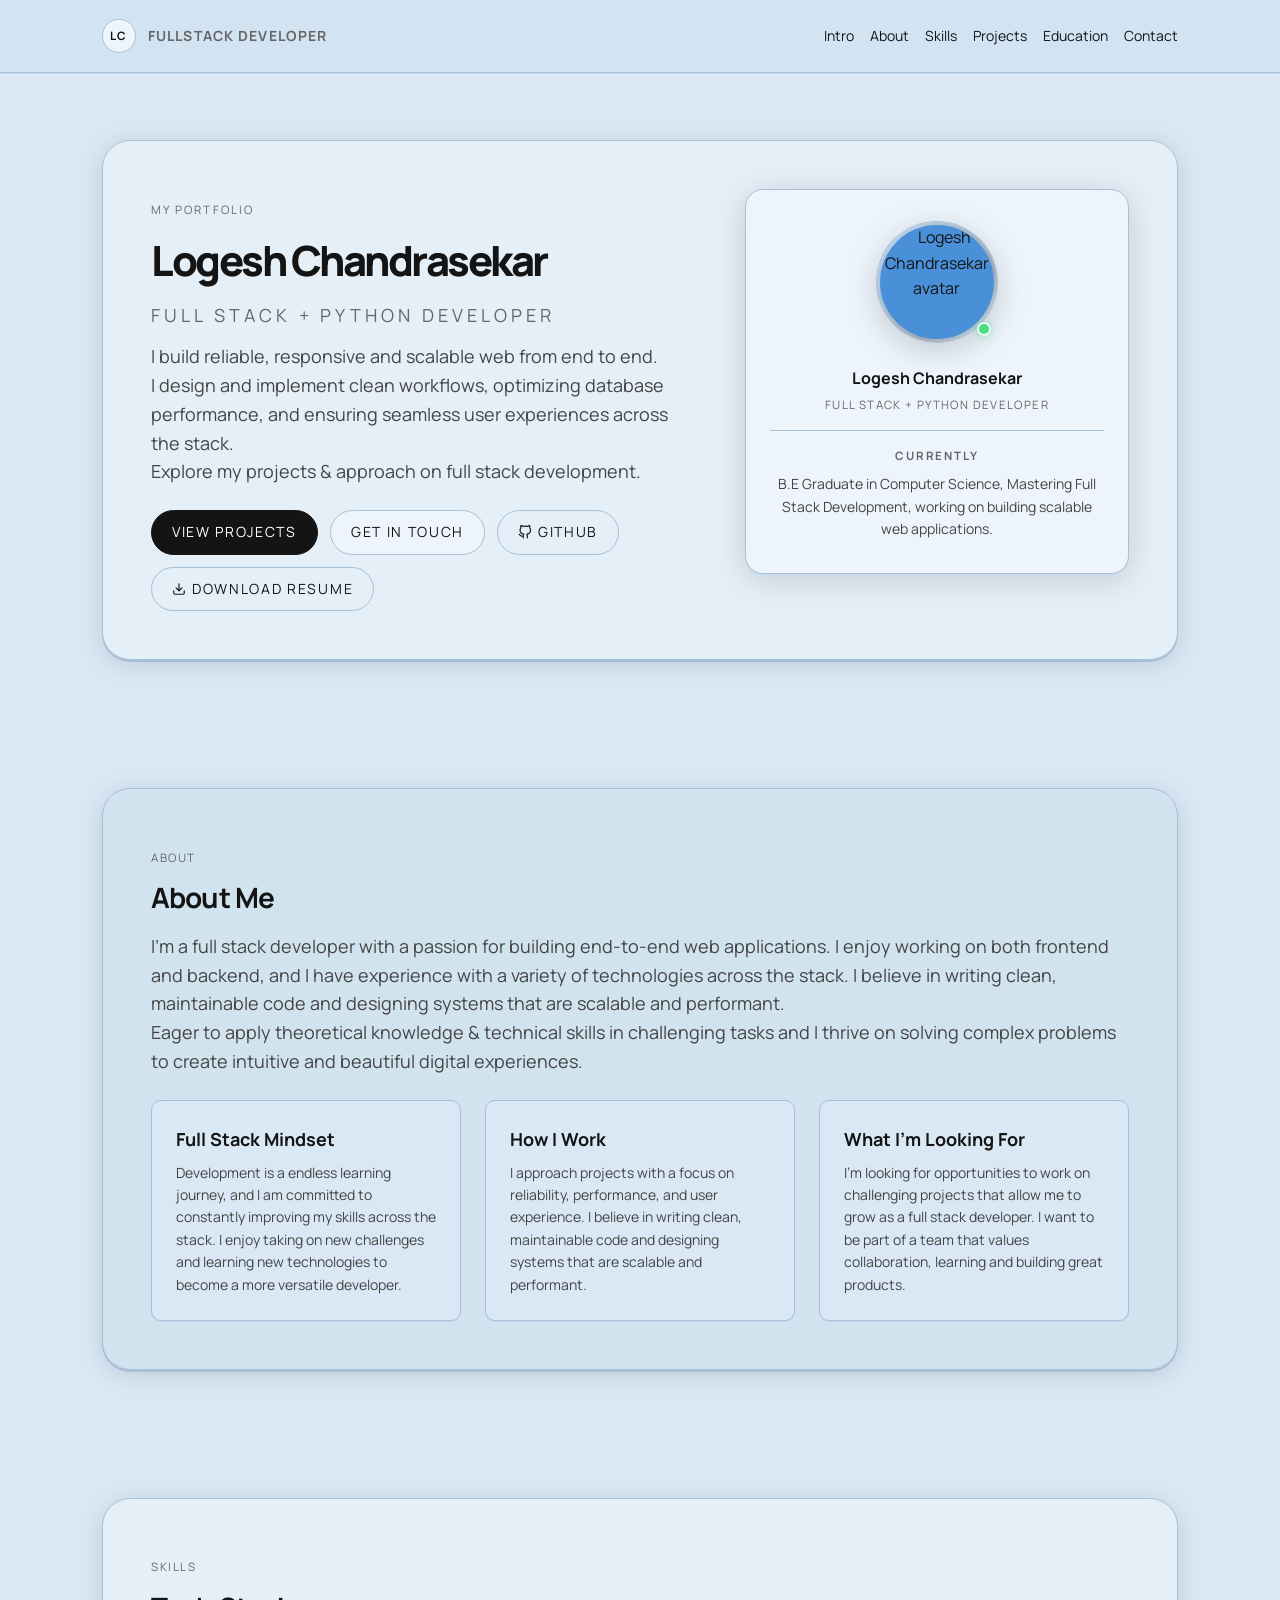
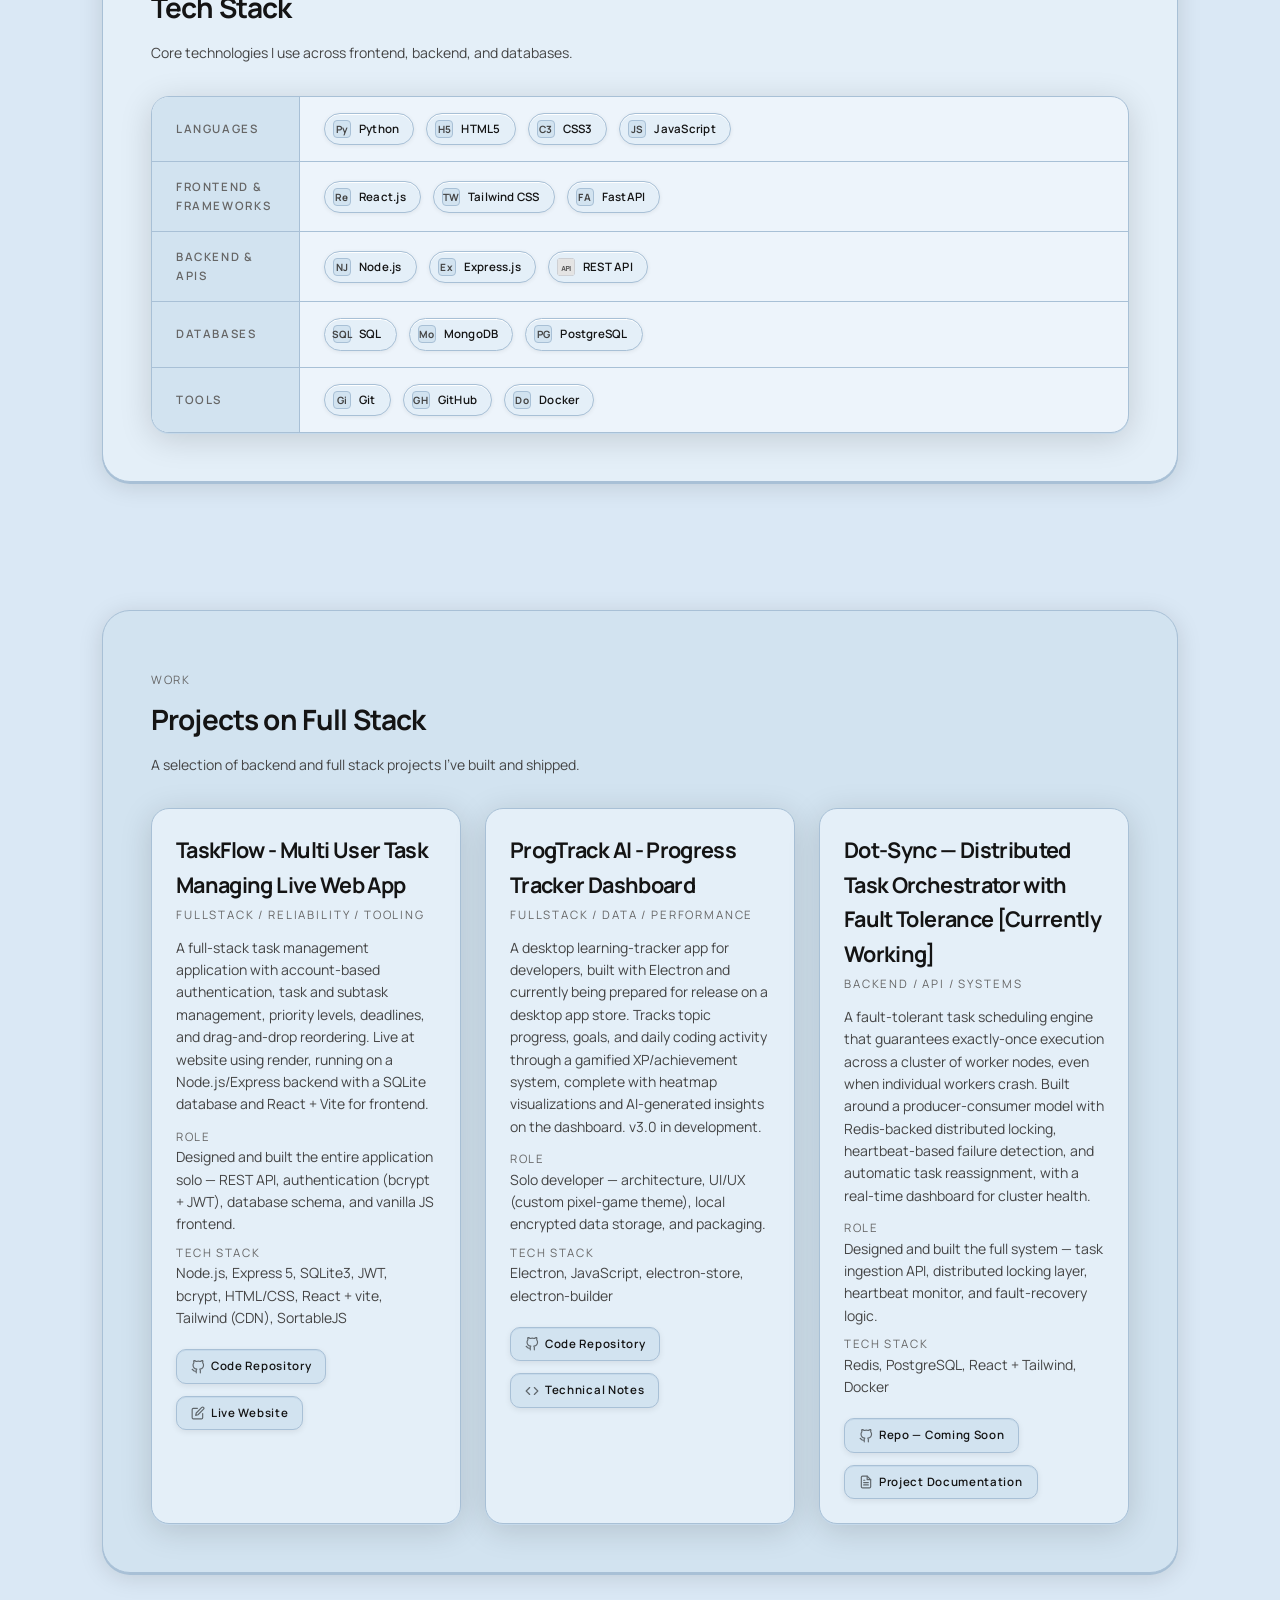
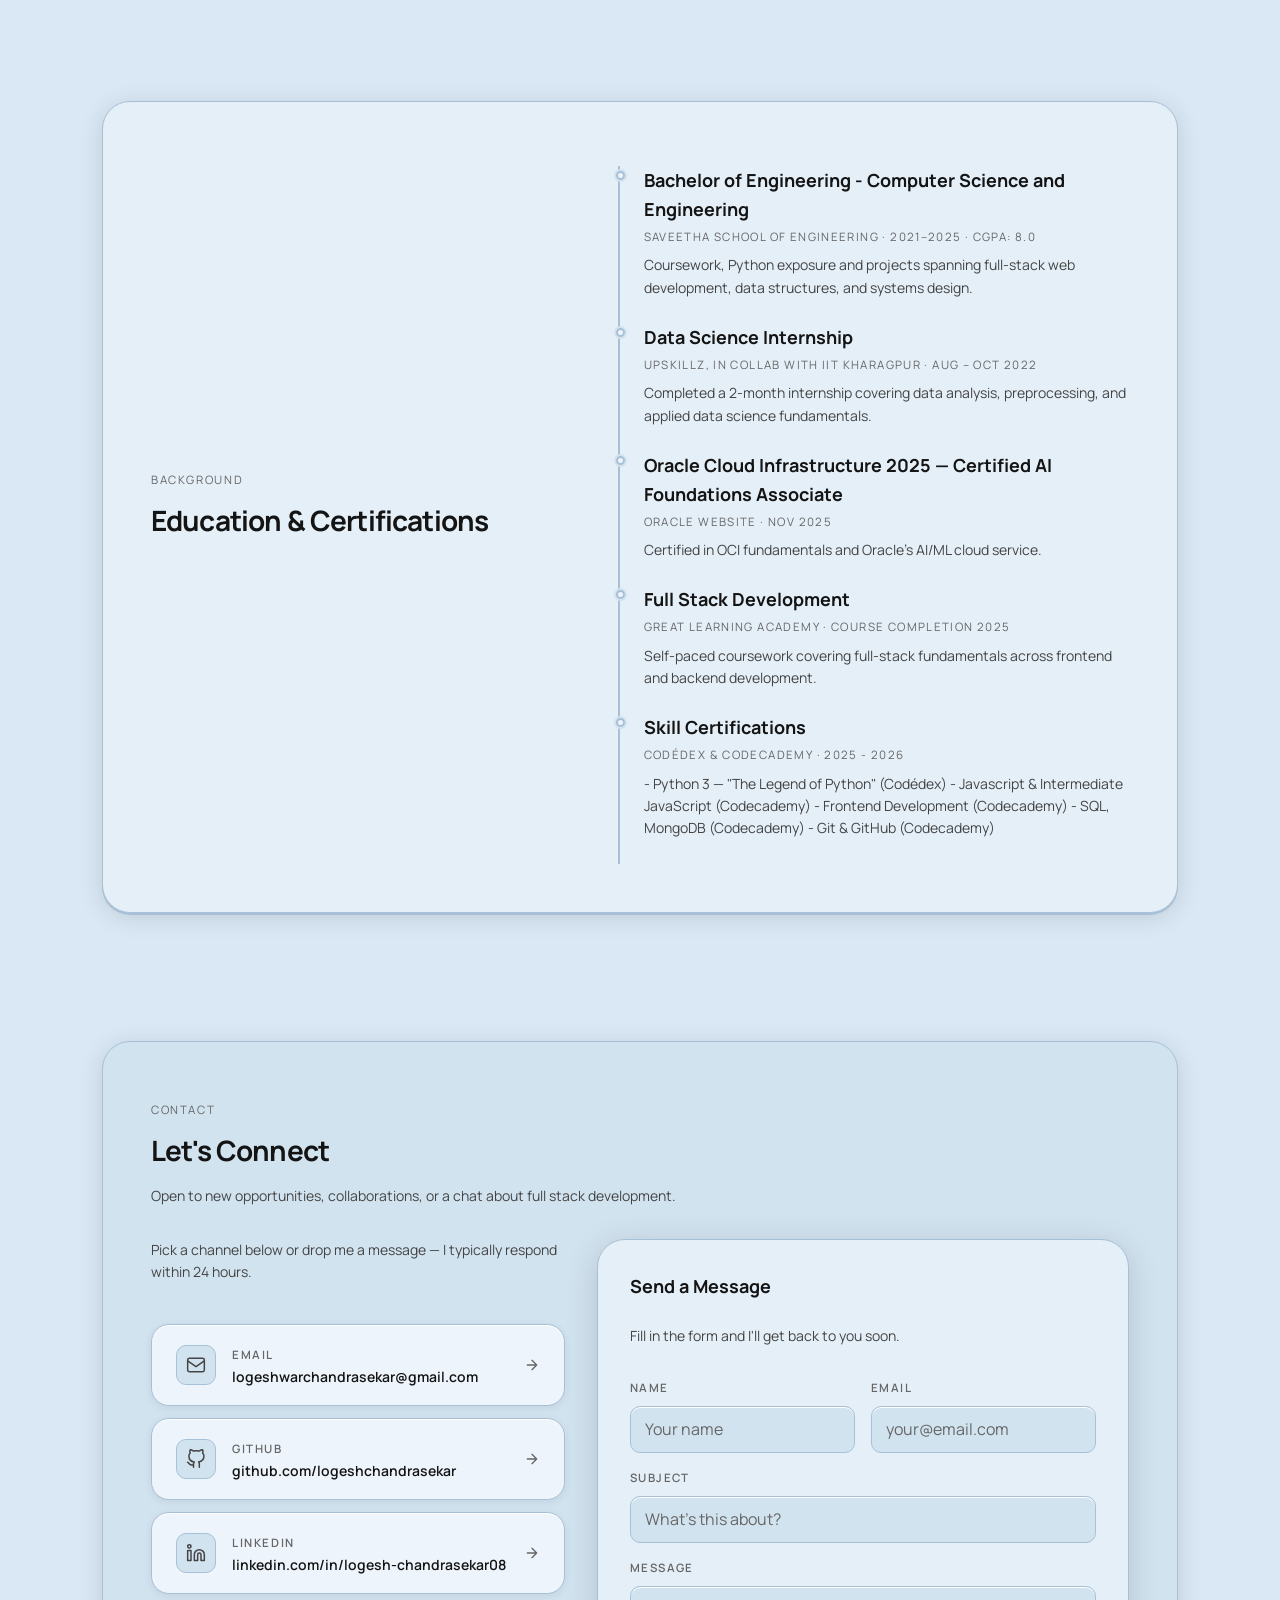
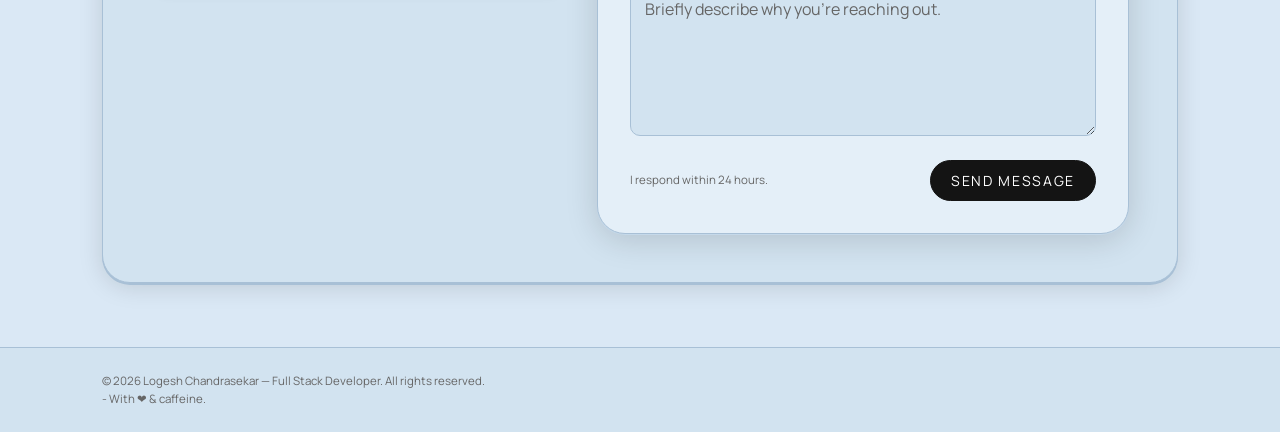
==== commit 07ddbb08: "Swap project descriptions and update links" ====
--- a/index.html
+++ b/index.html
@@ -4,6 +4,7 @@
     <meta charset="UTF-8" />
     <meta name="viewport" content="width=device-width, initial-scale=1" />
     <title>logesh's Portfolio</title>
+    <link rel="icon" href="data:image/svg+xml,<svg xmlns='http://www.w3.org/2000/svg' viewBox='0 0 100 100'><text y='.9em' font-size='90'>❄️</text></svg>" />
     <link rel="preconnect" href="https://fonts.googleapis.com" />
     <link rel="preconnect" href="https://fonts.gstatic.com" crossorigin />
     <link href="https://fonts.googleapis.com/css2?family=Manrope:wght@400;500;600;700;800&display=swap" rel="stylesheet" />
@@ -1064,30 +1065,30 @@
               <!-- Project 1 -->
               <article class="project-card">
                 <header class="project-header">
-                  <h3>Dot-Sync — Distributed Task Orchestrator with Fault Tolerance [Currently Working]</h3>
-                  <p class="project-type">Backend / API / Systems</p>
+                  <h3>TaskFlow - Multi User Task Managing Live Web App</h3>
+                  <p class="project-type">Fullstack / Reliability / Tooling</p>
                 </header>
                 <p class="project-description">
-                  A fault-tolerant task scheduling engine that guarantees exactly-once execution across a cluster of worker nodes, even when individual workers crash. Built around a producer-consumer model with Redis-backed distributed locking, heartbeat-based failure detection, and automatic task reassignment, with a real-time dashboard for cluster health.
+                  A full-stack task management application with account-based authentication, task and subtask management, priority levels, deadlines, and drag-and-drop reordering. Live at website using render, running on a Node.js/Express backend with a SQLite database and React + Vite for frontend.
                 </p>
                 <dl class="project-meta">
                   <div>
                     <dt>Role</dt>
-                    <dd>Designed and built the full system — task ingestion API, distributed locking layer, heartbeat monitor, and fault-recovery logic.</dd>
+                    <dd>Designed and built the entire application solo — REST API, authentication (bcrypt + JWT), database schema, and vanilla JS frontend.</dd>
                   </div>
                   <div>
                     <dt>Tech Stack</dt>
-                    <dd> Redis, PostgreSQL, React + Tailwind, Docker</dd>
+                    <dd>Node.js, Express 5, SQLite3, JWT, bcrypt, HTML/CSS, React + vite, Tailwind (CDN), SortableJS</dd>
                   </div>
                 </dl>
                 <div class="project-links">
-                  <a href="#" class="project-link-box">
+                  <a href="https://github.com/logeshchandrasekar/taskmanager-webapp" target="_blank" rel="noopener" class="project-link-box">
                     <svg width="14" height="14" viewBox="0 0 24 24" fill="none" stroke="currentColor" stroke-width="2" stroke-linecap="round" stroke-linejoin="round"><path d="M9 19c-5 1.5-5-2.5-7-3m14 6v-3.87a3.37 3.37 0 0 0-.94-2.61c3.14-.35 6.44-1.54 6.44-7A5.44 5.44 0 0 0 20 4.77 5.07 5.07 0 0 0 19.91 1S18.73.65 16 2.48a13.38 13.38 0 0 0-7 0C6.27.65 5.09 1 5.09 1A5.07 5.07 0 0 0 5 4.77a5.44 5.44 0 0 0-1.5 3.78c0 5.42 3.3 6.61 6.44 7A3.37 3.37 0 0 0 9 18.13V22"/></svg>
-                    Repo — Coming Soon
+                    Code Repository
                   </a>
-                  <a href="#" class="project-link-box">
-                    <svg width="14" height="14" viewBox="0 0 24 24" fill="none" stroke="currentColor" stroke-width="2" stroke-linecap="round" stroke-linejoin="round"><path d="M14 2H6a2 2 0 0 0-2 2v16a2 2 0 0 0 2 2h12a2 2 0 0 0 2-2V8z"/><polyline points="14 2 14 8 20 8"/><line x1="16" y1="13" x2="8" y2="13"/><line x1="16" y1="17" x2="8" y2="17"/><polyline points="10 9 9 9 8 9"/></svg>
-                    Project Documentation
+                  <a href="https://taskflow-multiuser-webapp.onrender.com/" target="_blank" rel="noopener" class="project-link-box">
+                    <svg width="14" height="14" viewBox="0 0 24 24" fill="none" stroke="currentColor" stroke-width="2" stroke-linecap="round" stroke-linejoin="round"><path d="M11 4H4a2 2 0 0 0-2 2v14a2 2 0 0 0 2 2h14a2 2 0 0 0 2-2v-7"/><path d="M18.5 2.5a2.121 2.121 0 0 1 3 3L12 15l-4 1 1-4 9.5-9.5z"/></svg>
+                    Live Website
                   </a>
                 </div>
               </article>
@@ -1126,31 +1127,31 @@
               <!-- Project 3 -->
               <article class="project-card">
                 <header class="project-header">
-                  <h3>TaskFlow - Multi User Task Managing Live Web App</h3>
-                  <p class="project-type">Fullstack / Reliability / Tooling</p>
+                  <h3>Dot-Sync — Distributed Task Orchestrator with Fault Tolerance [Currently Working]</h3>
+                  <p class="project-type">Backend / API / Systems</p>
                 </header>
                 <p class="project-description">
-                  A full-stack to-do application with account-based authentication, task and subtask management, priority levels, deadlines, and drag-and-drop reordering. Live at <a href="https://todo-app-by-loki.onrender.com/" target="_blank" rel="noopener">todo-app-by-loki.onrender.com</a>, running on a Node.js/Express backend with a SQLite database.
+                  A fault-tolerant task scheduling engine that guarantees exactly-once execution across a cluster of worker nodes, even when individual workers crash. Built around a producer-consumer model with Redis-backed distributed locking, heartbeat-based failure detection, and automatic task reassignment, with a real-time dashboard for cluster health.
                 </p>
                 <dl class="project-meta">
                   <div>
                     <dt>Role</dt>
-                    <dd>Designed and built the entire application solo — REST API, authentication (bcrypt + JWT), database schema, and vanilla JS frontend.</dd>
+                    <dd>Designed and built the full system — task ingestion API, distributed locking layer, heartbeat monitor, and fault-recovery logic.</dd>
                   </div>
                   <div>
                     <dt>Tech Stack</dt>
-                    <dd>Node.js, Express 5, SQLite3, JWT, bcrypt, HTML/CSS, Tailwind (CDN), SortableJS</dd>
+                    <dd> Redis, PostgreSQL, React + Tailwind, Docker</dd>
                   </div>
                 </dl>
                 <div class="project-links">
-                  <a href="https://github.com/logeshchandrasekar/taskmanager-webapp" target="_blank" rel="noopener" class="project-link-box">
+                  <span class="project-link-box">
                     <svg width="14" height="14" viewBox="0 0 24 24" fill="none" stroke="currentColor" stroke-width="2" stroke-linecap="round" stroke-linejoin="round"><path d="M9 19c-5 1.5-5-2.5-7-3m14 6v-3.87a3.37 3.37 0 0 0-.94-2.61c3.14-.35 6.44-1.54 6.44-7A5.44 5.44 0 0 0 20 4.77 5.07 5.07 0 0 0 19.91 1S18.73.65 16 2.48a13.38 13.38 0 0 0-7 0C6.27.65 5.09 1 5.09 1A5.07 5.07 0 0 0 5 4.77a5.44 5.44 0 0 0-1.5 3.78c0 5.42 3.3 6.61 6.44 7A3.37 3.37 0 0 0 9 18.13V22"/></svg>
-                    Code Repository
-                  </a>
-                  <a href="https://taskflow-multiuser-webapp.onrender.com/" target="_blank" rel="noopener" class="project-link-box">
-                    <svg width="14" height="14" viewBox="0 0 24 24" fill="none" stroke="currentColor" stroke-width="2" stroke-linecap="round" stroke-linejoin="round"><path d="M11 4H4a2 2 0 0 0-2 2v14a2 2 0 0 0 2 2h14a2 2 0 0 0 2-2v-7"/><path d="M18.5 2.5a2.121 2.121 0 0 1 3 3L12 15l-4 1 1-4 9.5-9.5z"/></svg>
-                    Live Website
-                  </a>
+                    Repo — Coming Soon
+                  </span>
+                  <span class="project-link-box">
+                    <svg width="14" height="14" viewBox="0 0 24 24" fill="none" stroke="currentColor" stroke-width="2" stroke-linecap="round" stroke-linejoin="round"><path d="M14 2H6a2 2 0 0 0-2 2v16a2 2 0 0 0 2 2h12a2 2 0 0 0 2-2V8z"/><polyline points="14 2 14 8 20 8"/><line x1="16" y1="13" x2="8" y2="13"/><line x1="16" y1="17" x2="8" y2="17"/><polyline points="10 9 9 9 8 9"/></svg>
+                    Project Documentation
+                  </span>
                 </div>
               </article>
 
@@ -1223,7 +1224,7 @@
 
                 <div class="contact-channel-cards">
                   <!-- Email -->
-                  <a href="mailto:imlogesh04@gmail.com" class="contact-channel">
+                  <a href="mailto:logeshwarchandrasekar@gmail.com" class="contact-channel">
                     <div class="contact-channel-icon">
                       <svg viewBox="0 0 24 24" fill="none" stroke="currentColor" stroke-width="1.8" stroke-linecap="round" stroke-linejoin="round">
                         <rect x="2" y="4" width="20" height="16" rx="2"/>
@@ -1270,7 +1271,7 @@
               </div>
 
               <!-- Right: form -->
-              <div class="contact-form-wrap">
+              <form class="contact-form-wrap" id="contact-form" novalidate>
                 <p style="margin:0 0 var(--space-2);font-weight:700;font-size:var(--text-md)">Send a Message</p>
                 <p style="margin:0 0 var(--space-4);font-size:var(--text-sm);color:var(--color-text-muted)">Fill in the form and I'll get back to you soon.</p>
 
@@ -1296,7 +1297,7 @@
                   <span class="contact-form-note">I respond within 24 hours.</span>
                   <button type="submit" class="btn btn-primary">Send Message</button>
                 </div>
-              </div>
+              </form>
             </div>
           </div>
         </div>
@@ -1343,6 +1344,63 @@
       // Footer year
       const yr = document.getElementById('year');
       if (yr) yr.textContent = new Date().getFullYear();
+
+      // Contact form submission via Formspree
+    const contactForm = document.getElementById('contact-form');
+    if (contactForm) {
+    contactForm.addEventListener('submit', async (e) => {
+      e.preventDefault();
+
+    const btn = contactForm.querySelector('button[type="submit"]');
+    const note = contactForm.querySelector('.contact-form-note');
+    const originalBtnText = btn.textContent;
+    const originalNote = note.textContent;
+
+    // Basic validation
+    const name = contactForm.querySelector('#name').value.trim();
+    const email = contactForm.querySelector('#email').value.trim();
+    const message = contactForm.querySelector('#message').value.trim();
+    if (!name || !email || !message) {
+      note.textContent = '⚠ Please fill in name, email and message.';
+      note.style.color = '#c0392b';
+      return;
+    }
+
+    // Loading state
+    btn.textContent = 'Sending…';
+    btn.disabled = true;
+    note.textContent = '';
+    note.style.color = '';
+
+    try {
+      const res = await fetch('https://formspree.io/f/mdaqzgpz', {
+        method: 'POST',
+        headers: { 'Accept': 'application/json' },
+        body: new FormData(contactForm),
+      });
+
+      if (res.ok) {
+        btn.textContent = '✓ Sent!';
+        note.textContent = 'Thanks! I\'ll get back to you soon.';
+        note.style.color = '#27ae60';
+        contactForm.reset();
+        setTimeout(() => {
+          btn.textContent = originalBtnText;
+          btn.disabled = false;
+          note.textContent = originalNote;
+          note.style.color = '';
+        }, 4000);
+      } else {
+        throw new Error('Server error');
+      }
+    } catch {
+      btn.textContent = originalBtnText;
+      btn.disabled = false;
+      note.textContent = '✗ Failed to send. Try emailing directly.';
+      note.style.color = '#c0392b';
+    }
+  });
+}
     </script>
   </body>
 </html>
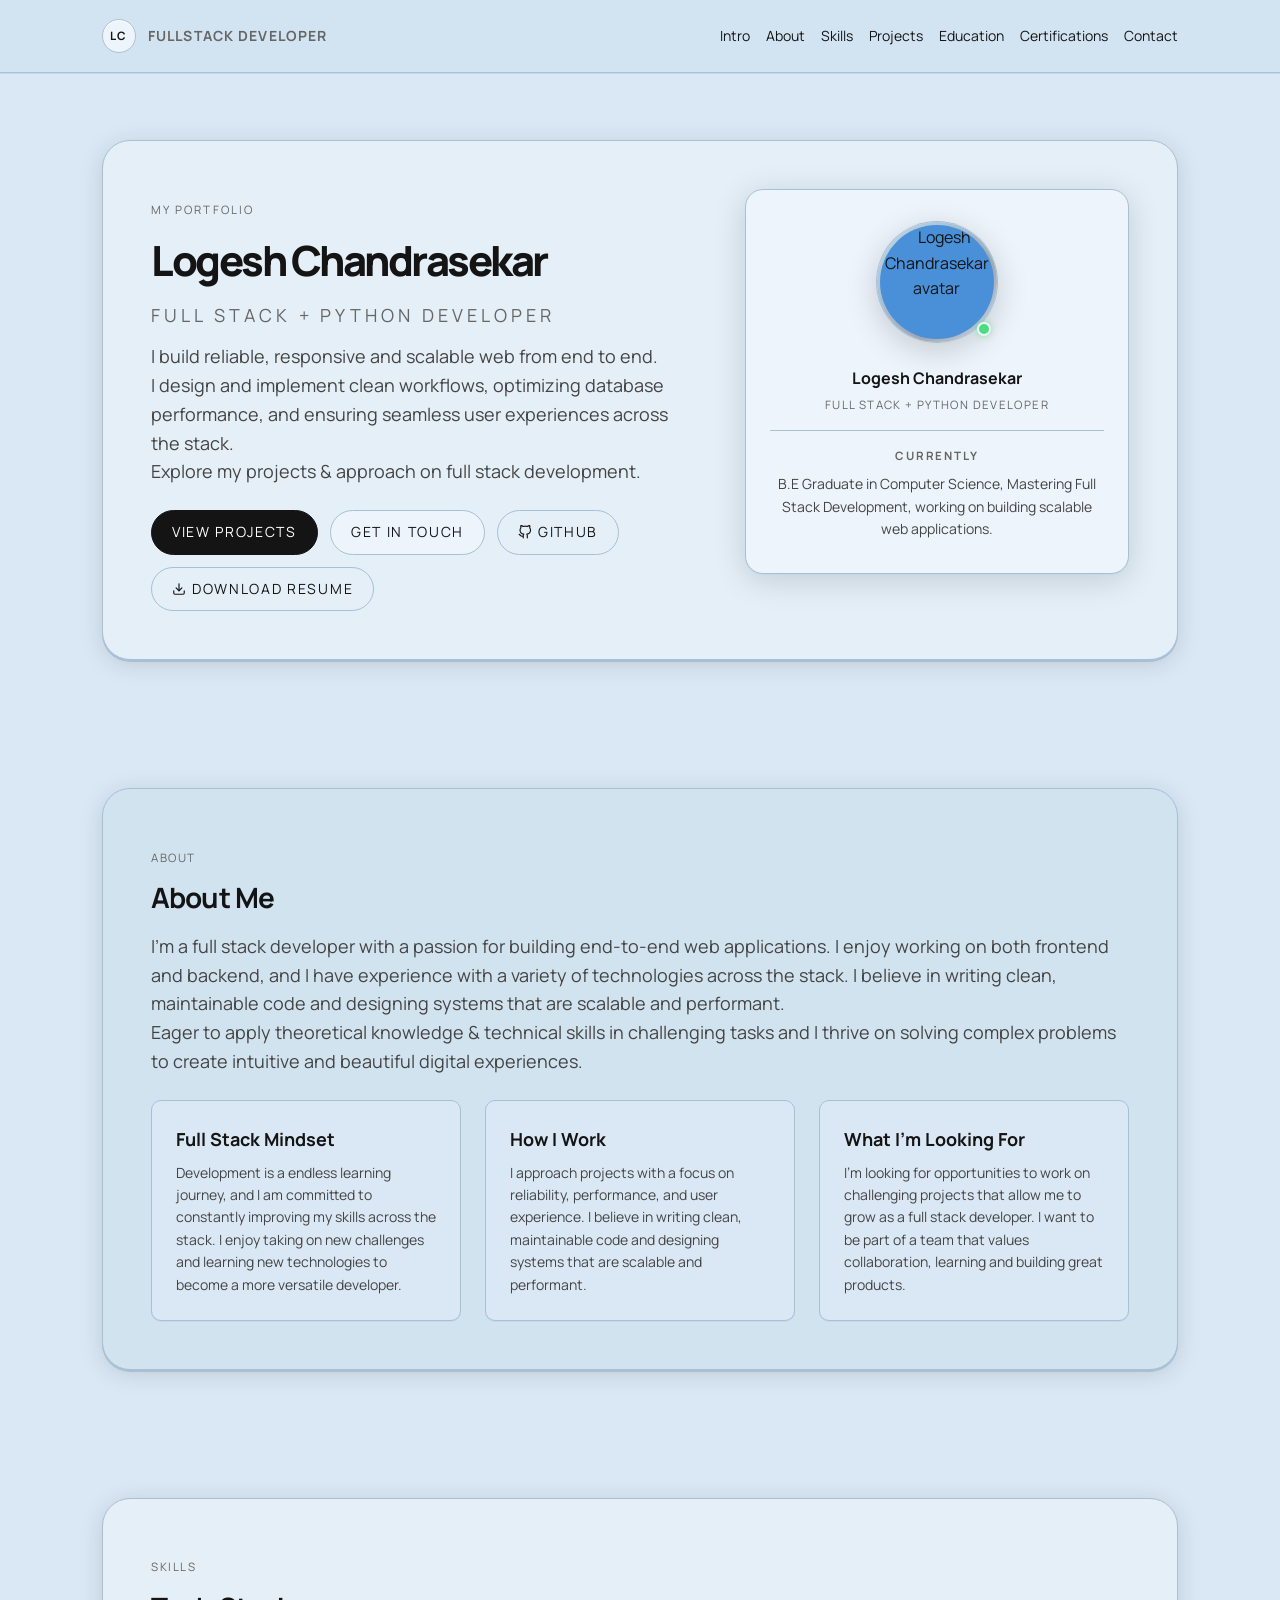
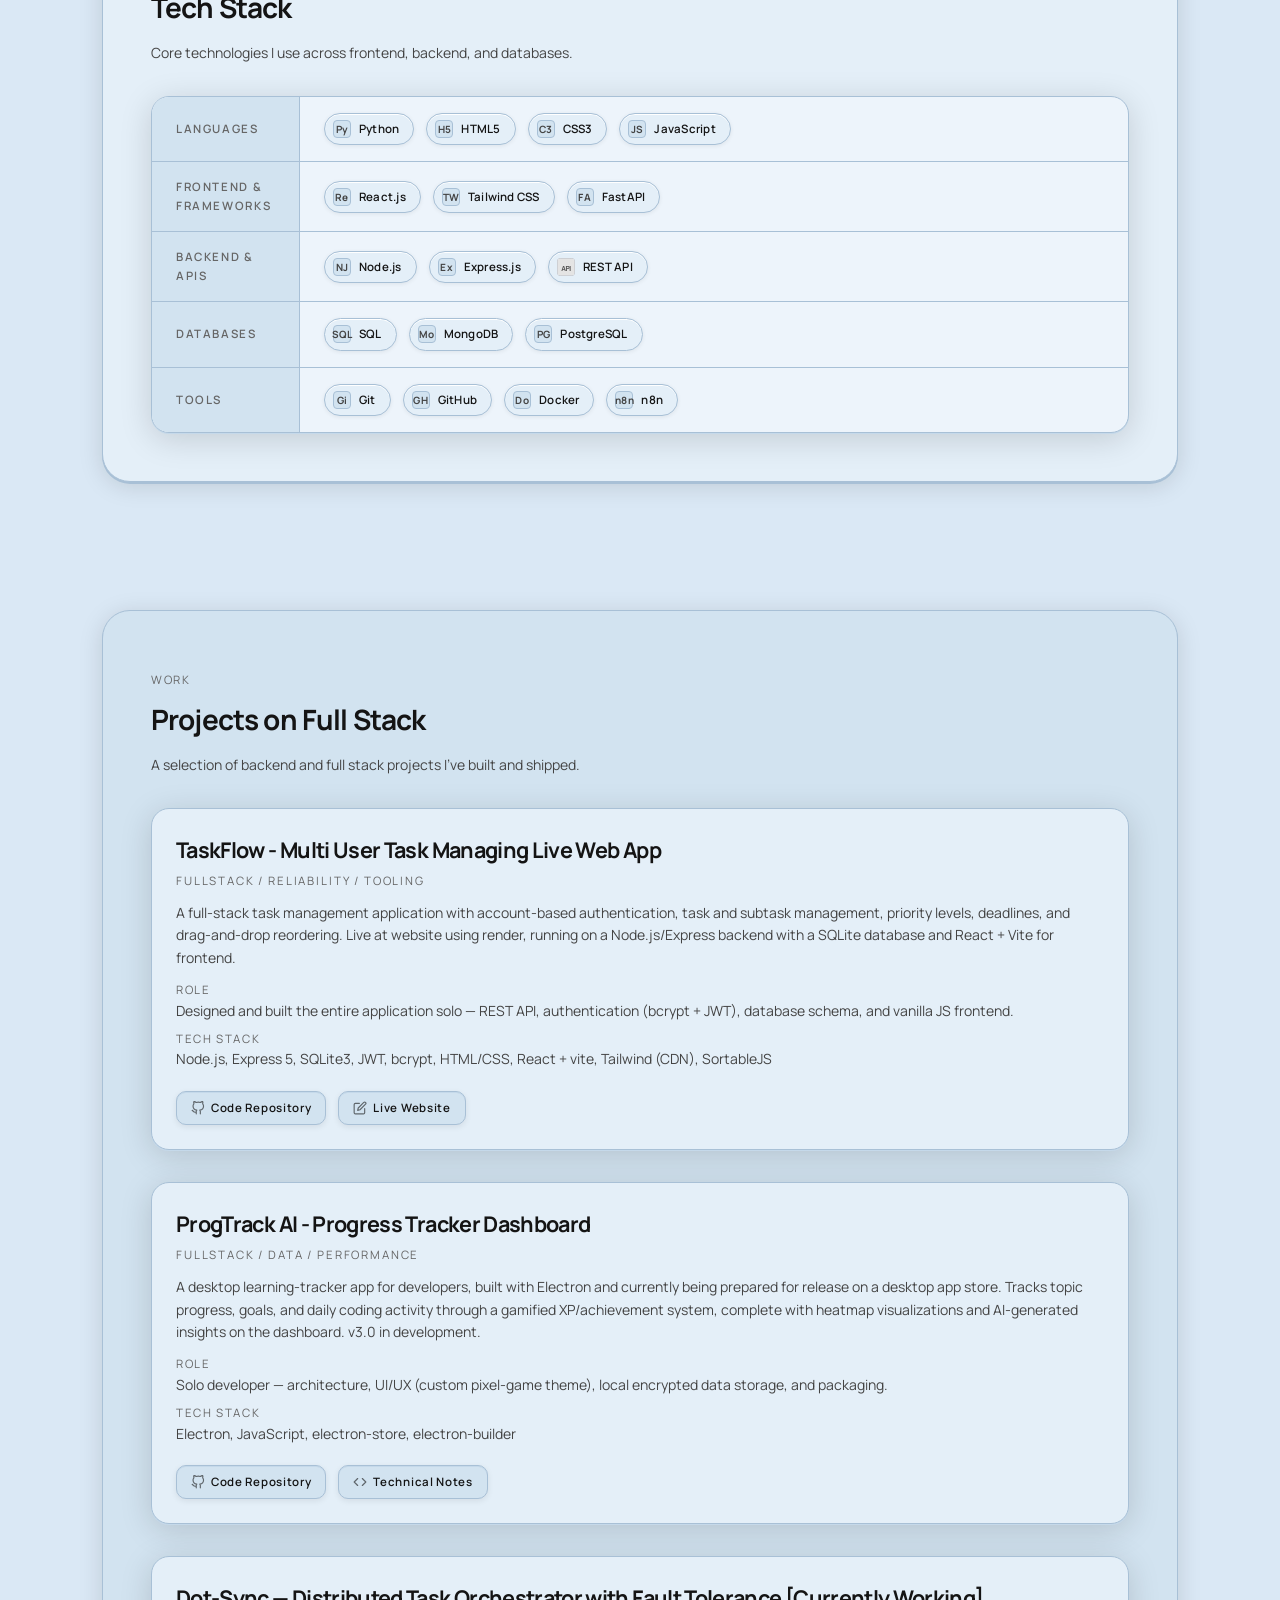
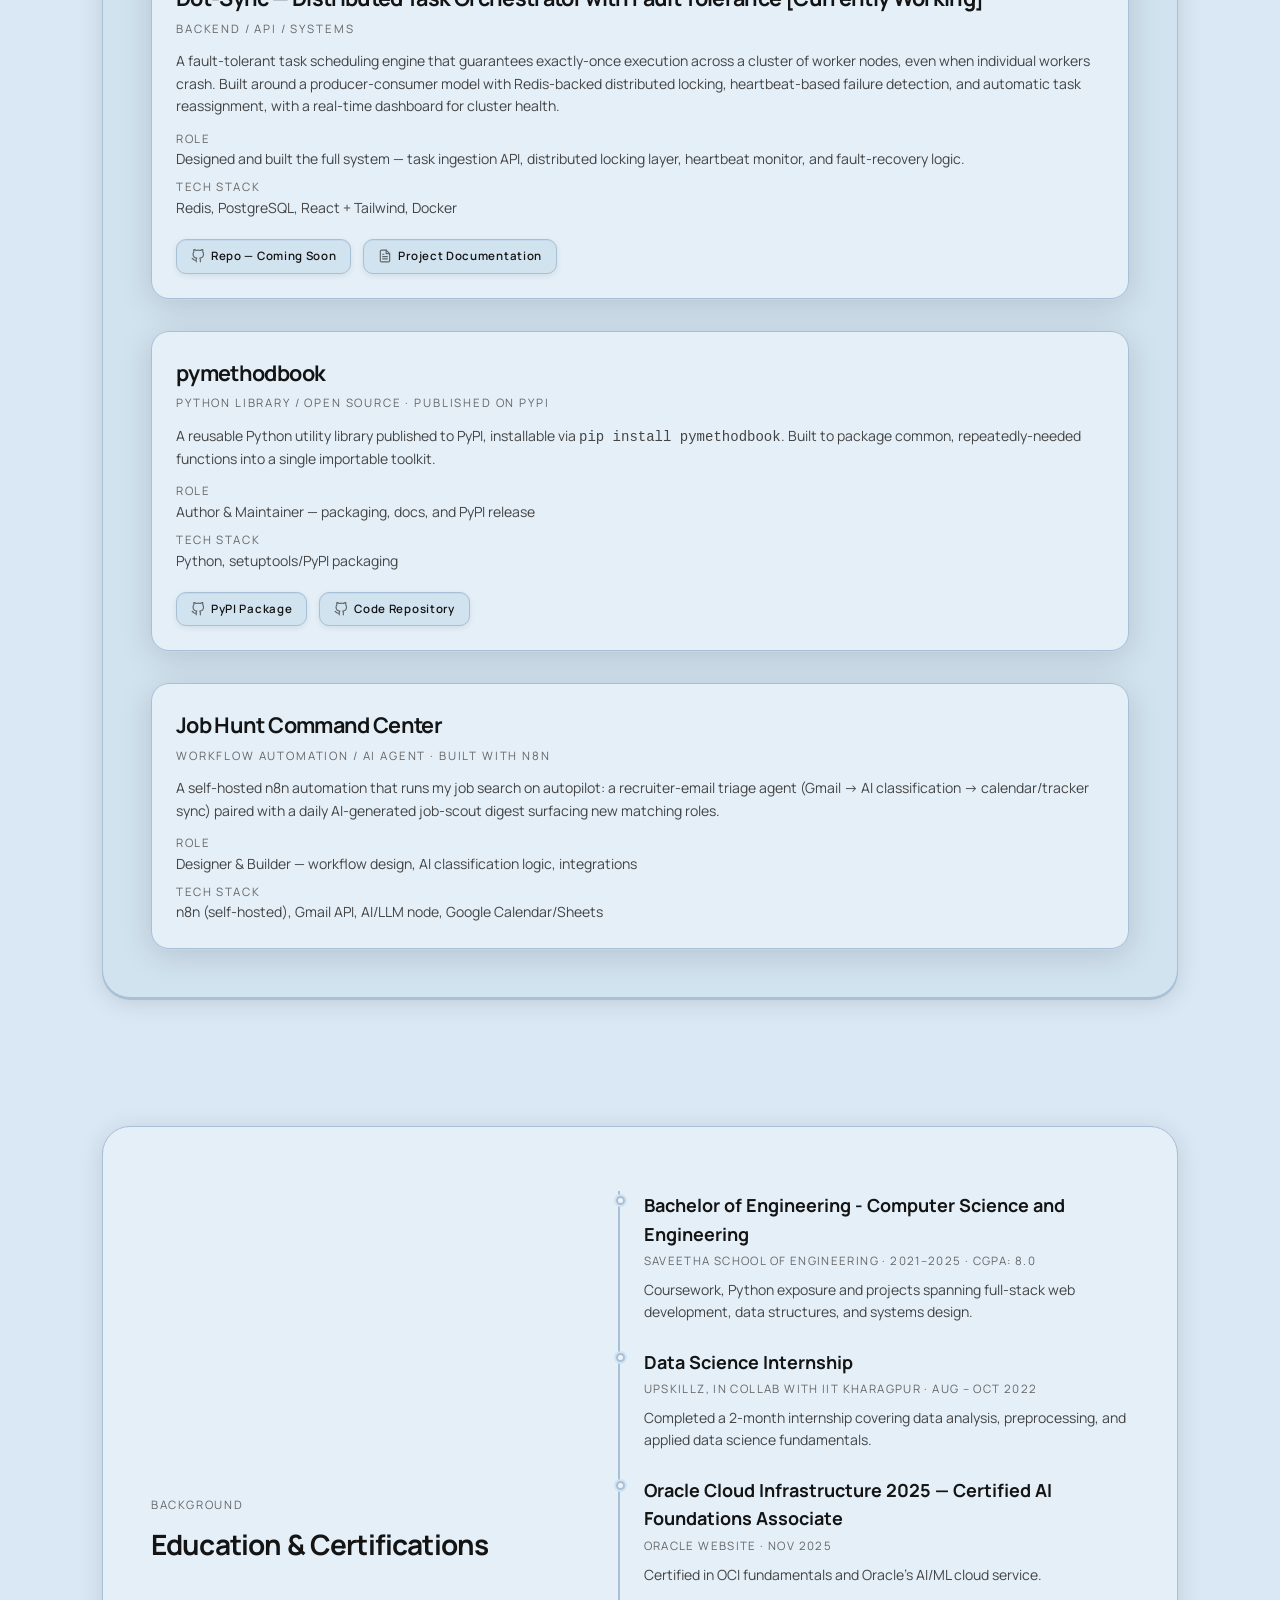
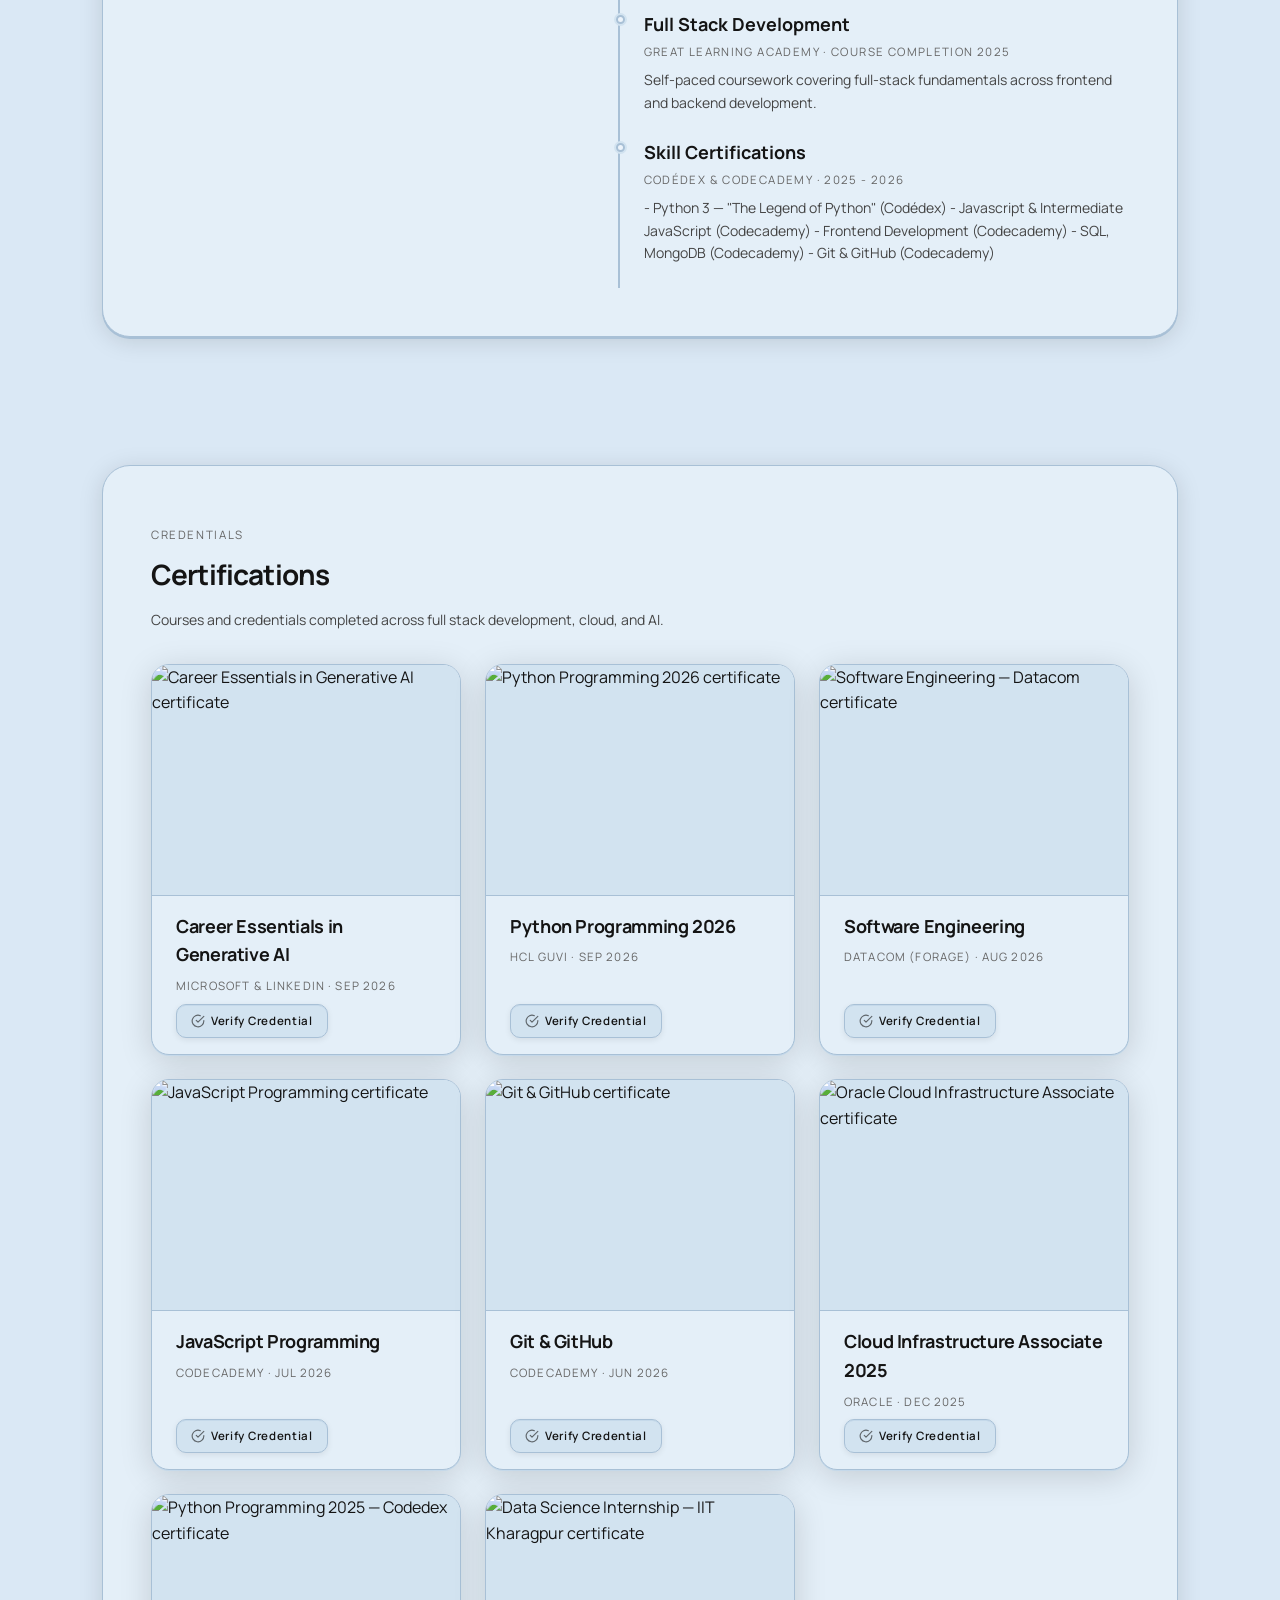
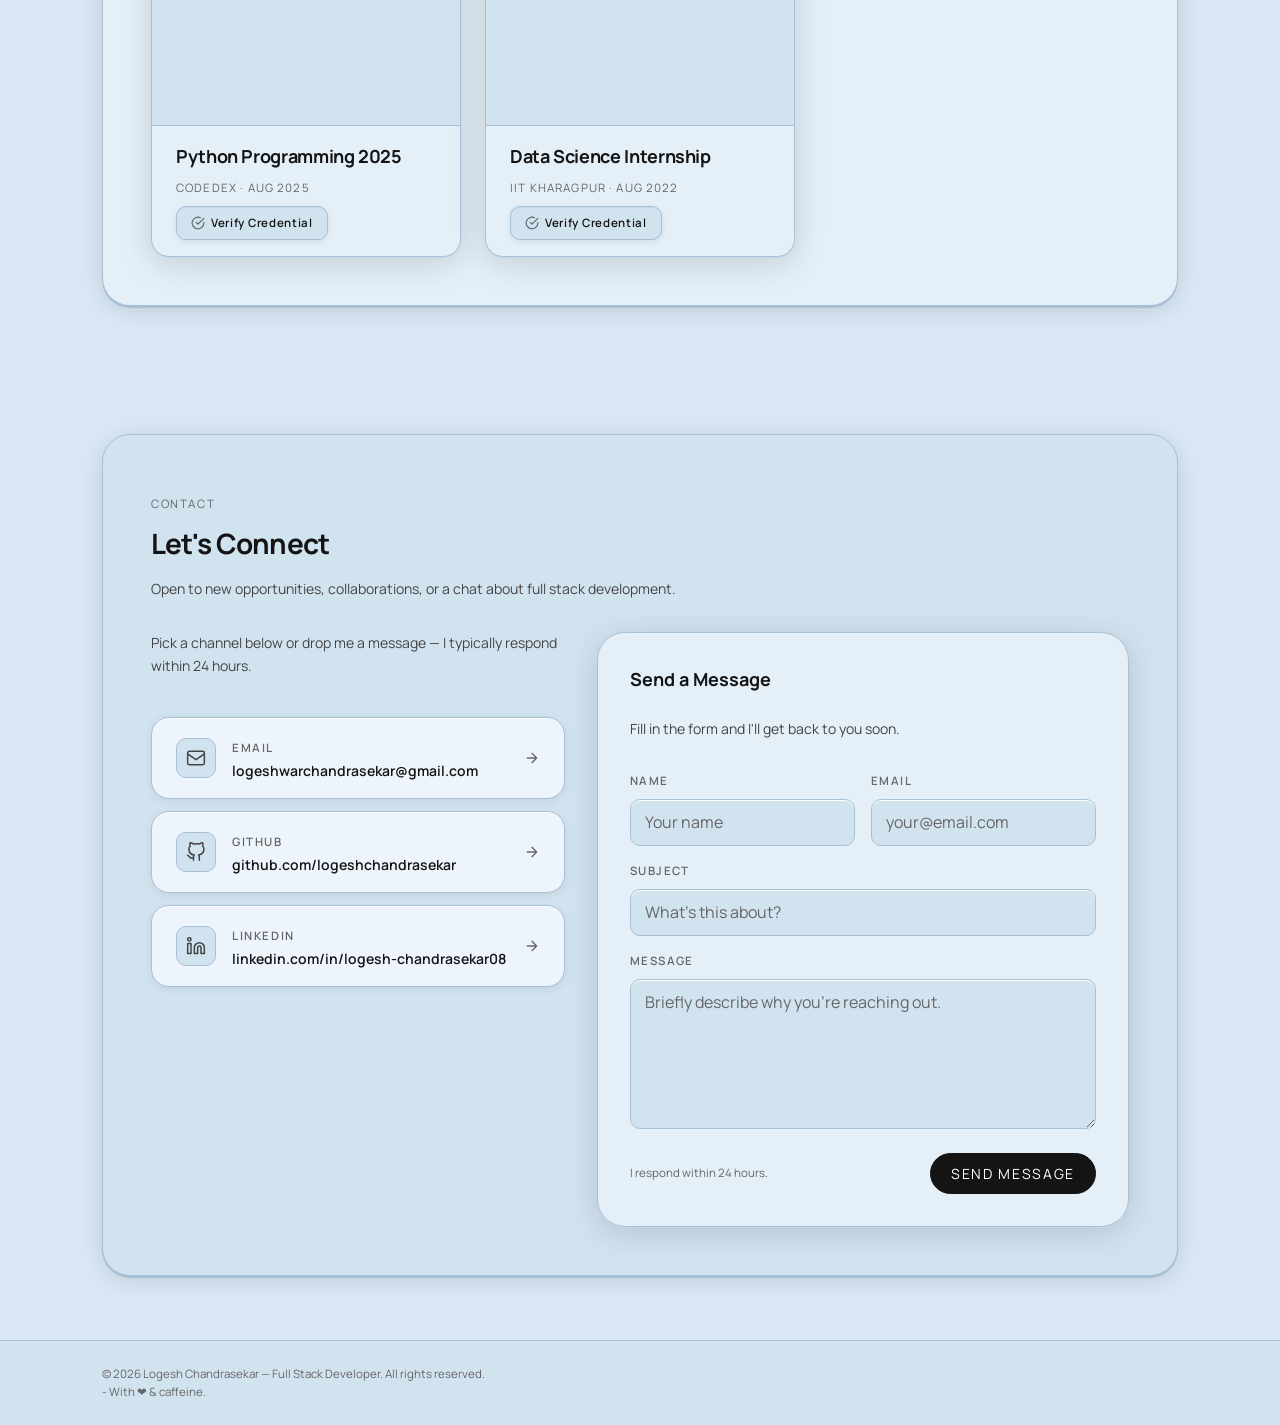
==== commit f876a7f7: "Refactor layout and add certifications section Refactor projects layout to use flexbox and add a new" ====
--- a/index.html
+++ b/index.html
@@ -453,10 +453,10 @@
 
       /* ─── Projects ───────────────────────────────────────────── */
       .projects-grid {
-        display: grid;
-        grid-template-columns: repeat(auto-fit, minmax(280px, 1fr));
-        gap: var(--space-5);
-        margin-top: var(--space-6);
+      display: flex;
+      flex-direction: column;
+      gap: var(--space-6);
+      margin-top: var(--space-6);
       }
       .project-card {
         border-radius: var(--radius-lg);
@@ -540,6 +540,55 @@
         flex-shrink: 0;
         opacity: 0.6;
       }
+
+      /* ─── Certifications ─────────────────────────────────── */
+      .cert-grid {
+        display: grid;
+        grid-template-columns: repeat(auto-fit, minmax(240px, 1fr));
+        gap: var(--space-5);
+        margin-top: var(--space-6);
+      }
+      .cert-card {
+        border-radius: var(--radius-lg);
+        border: 1px solid var(--silver);
+        background: var(--color-surface);
+        box-shadow: var(--shadow-card);
+        overflow: hidden;
+        display: flex;
+        flex-direction: column;
+        transition: transform var(--transition-med), box-shadow var(--transition-med);
+      }
+      .cert-card:hover {
+        transform: translateY(-4px);
+        box-shadow: 0 2px 0 var(--silver-hi), 0 12px 40px rgba(0,0,0,0.18);
+      }
+      .cert-thumb {
+        width: 100%;
+        aspect-ratio: 4 / 3;
+        object-fit: cover;
+        border-bottom: 1px solid var(--silver);
+        background: var(--color-bg-alt);
+      }
+      .cert-body {
+        padding: var(--space-4) var(--space-5);
+        display: flex;
+        flex-direction: column;
+        gap: var(--space-2);
+        flex: 1;
+      }
+      .cert-title {
+        margin: 0;
+        font-size: var(--text-md);
+        letter-spacing: -0.02em;
+      }
+      .cert-meta {
+        margin: 0;
+        font-size: var(--text-xs);
+        text-transform: uppercase;
+        letter-spacing: 0.1em;
+        color: var(--color-text-soft);
+      }
+      .cert-verify { margin-top: auto; align-self: flex-start; }
 
       /* ─── Education ──────────────────────────────────────────── */
       .education-two-col {
@@ -824,6 +873,7 @@
             <li><a href="#skills">Skills</a></li>
             <li><a href="#projects">Projects</a></li>
             <li><a href="#education">Education</a></li>
+            <li><a href="#certifications">Certifications</a></li>
             <li><a href="#contact">Contact</a></li>
           </ul>
         </nav>
@@ -851,7 +901,7 @@
                 <a href="https://github.com/logeshchandrasekar" target="_blank" rel="noopener" class="btn btn-outline">
                   <svg width="14" height="14" viewBox="0 0 24 24" fill="none" stroke="currentColor" stroke-width="2" stroke-linecap="round" stroke-linejoin="round"><path d="M9 19c-5 1.5-5-2.5-7-3m14 6v-3.87a3.37 3.37 0 0 0-.94-2.61c3.14-.35 6.44-1.54 6.44-7A5.44 5.44 0 0 0 20 4.77 5.07 5.07 0 0 0 19.91 1S18.73.65 16 2.48a13.38 13.38 0 0 0-7 0C6.27.65 5.09 1 5.09 1A5.07 5.07 0 0 0 5 4.77a5.44 5.44 0 0 0-1.5 3.78c0 5.42 3.3 6.61 6.44 7A3.37 3.37 0 0 0 9 18.13V22"/></svg>
                   GitHub</a>
-                <a href="https://raw.githubusercontent.com/logeshchandrasekar/logeshchandrasekar.github.io/main/Logesh%20Resume.pdf"
+                <a href="https://raw.githubusercontent.com/logeshchandrasekar/logeshchandrasekar.github.io/main/Logesh_Resume.pdf"
                   download="Logesh_Resume.pdf"
                   class="btn btn-outline">
                   <svg width="14" height="14" viewBox="0 0 24 24" fill="none" stroke="currentColor" stroke-width="2" stroke-linecap="round" stroke-linejoin="round">
@@ -1044,6 +1094,11 @@
                     <span class="icon-fallback" style="display:none">Do</span>
                     Docker
                   </div>
+                  <div class="skill-pill">
+                    <img src="https://cdn.simpleicons.org/n8n" alt="n8n" onerror="this.style.display='none';this.nextElementSibling.style.display='flex'" />
+                    <span class="icon-fallback" style="display:none">n8n</span>
+                    n8n
+                  </div>
                 </div>
               </div>
             </div>
@@ -1153,6 +1208,46 @@
                     Project Documentation
                   </span>
                 </div>
+              </article>
+
+              <!-- Project 4: pymethodbook -->
+              <article class="project-card">
+                <header class="project-header">
+                  <h3>pymethodbook</h3>
+                  <p class="project-type">Python Library / Open Source · Published on PyPI</p>
+                </header>
+                <p class="project-description">
+                  A reusable Python utility library published to PyPI, installable via <code>pip install pymethodbook</code>. Built to package common, repeatedly-needed functions into a single importable toolkit.
+                </p>
+                <dl class="project-meta">
+                  <div><dt>Role</dt><dd>Author &amp; Maintainer — packaging, docs, and PyPI release</dd></div>
+                  <div><dt>Tech Stack</dt><dd>Python, setuptools/PyPI packaging</dd></div>
+                </dl>
+                <div class="project-links">
+                  <a href="https://pypi.org/project/pymethodbook/" class="project-link-box">
+                    <svg width="14" height="14" viewBox="0 0 24 24" fill="none" stroke="currentColor" stroke-width="2" stroke-linecap="round" stroke-linejoin="round"><path d="M9 19c-5 1.5-5-2.5-7-3m14 6v-3.87a3.37 3.37 0 0 0-.94-2.61c3.14-.35 6.44-1.54 6.44-7A5.44 5.44 0 0 0 20 4.77 5.07 5.07 0 0 0 19.91 1S18.73.65 16 2.48a13.38 13.38 0 0 0-7 0C6.27.65 5.09 1 5.09 1A5.07 5.07 0 0 0 5 4.77a5.44 5.44 0 0 0-1.5 3.78c0 5.42 3.3 6.61 6.44 7A3.37 3.37 0 0 0 9 18.13V22"/></svg>
+                    PyPI Package
+                  </a>
+                  <a href="https://github.com/logeshchandrasekar/pymethodbook" class="project-link-box">
+                    <svg width="14" height="14" viewBox="0 0 24 24" fill="none" stroke="currentColor" stroke-width="2" stroke-linecap="round" stroke-linejoin="round"><path d="M9 19c-5 1.5-5-2.5-7-3m14 6v-3.87a3.37 3.37 0 0 0-.94-2.61c3.14-.35 6.44-1.54 6.44-7A5.44 5.44 0 0 0 20 4.77 5.07 5.07 0 0 0 19.91 1S18.73.65 16 2.48a13.38 13.38 0 0 0-7 0C6.27.65 5.09 1 5.09 1A5.07 5.07 0 0 0 5 4.77a5.44 5.44 0 0 0-1.5 3.78c0 5.42 3.3 6.61 6.44 7A3.37 3.37 0 0 0 9 18.13V22"/></svg>
+                    Code Repository
+                  </a>
+                </div>
+              </article>
+
+              <!-- Project 5: n8n Job Hunt Command Center -->
+              <article class="project-card">
+                <header class="project-header">
+                  <h3>Job Hunt Command Center</h3>
+                  <p class="project-type">Workflow Automation / AI Agent · Built with n8n</p>
+                </header>
+                <p class="project-description">
+                  A self-hosted n8n automation that runs my job search on autopilot: a recruiter-email triage agent (Gmail → AI classification → calendar/tracker sync) paired with a daily AI-generated job-scout digest surfacing new matching roles.
+                </p>
+                <dl class="project-meta">
+                  <div><dt>Role</dt><dd>Designer &amp; Builder — workflow design, AI classification logic, integrations</dd></div>
+                  <div><dt>Tech Stack</dt><dd>n8n (self-hosted), Gmail API, AI/LLM node, Google Calendar/Sheets</dd></div>
+                </dl>
               </article>
 
             </div>
@@ -1207,6 +1302,118 @@
         </div>
       </section>
 
+      <!-- Certifications -->
+      <section id="certifications" class="section" aria-labelledby="certifications-heading">
+        <div class="container">
+          <div class="section-inner-card">
+            <div class="section-header">
+              <p class="section-kicker">Credentials</p>
+              <h2 id="certifications-heading">Certifications</h2>
+              <p class="section-subtitle">Courses and credentials completed across full stack development, cloud, and AI.</p>
+            </div>
+            <div class="cert-grid">
+      
+              <div class="cert-card">
+                <img class="cert-thumb" src="CERT_IMG_1_GENAI" alt="Career Essentials in Generative AI certificate" />
+                <div class="cert-body">
+                  <h3 class="cert-title">Career Essentials in Generative AI</h3>
+                  <p class="cert-meta">Microsoft &amp; LinkedIn · Sep 2026</p>
+                  <a href="CERT_VERIFY_1_GENAI" class="project-link-box cert-verify">
+                    <svg width="14" height="14" viewBox="0 0 24 24" fill="none" stroke="currentColor" stroke-width="2" stroke-linecap="round" stroke-linejoin="round"><path d="M22 11.08V12a10 10 0 1 1-5.93-9.14"/><polyline points="22 4 12 14.01 9 11.01"/></svg>
+                    Verify Credential
+                  </a>
+                </div>
+              </div>
+      
+              <div class="cert-card">
+                <img class="cert-thumb" src="CERT_IMG_2_PYTHON2026" alt="Python Programming 2026 certificate" />
+                <div class="cert-body">
+                  <h3 class="cert-title">Python Programming 2026</h3>
+                  <p class="cert-meta">HCL GUVI · Sep 2026</p>
+                  <a href="CERT_VERIFY_2_PYTHON2026" class="project-link-box cert-verify">
+                    <svg width="14" height="14" viewBox="0 0 24 24" fill="none" stroke="currentColor" stroke-width="2" stroke-linecap="round" stroke-linejoin="round"><path d="M22 11.08V12a10 10 0 1 1-5.93-9.14"/><polyline points="22 4 12 14.01 9 11.01"/></svg>
+                    Verify Credential
+                  </a>
+                </div>
+              </div>
+      
+              <div class="cert-card">
+                <img class="cert-thumb" src="CERT_IMG_3_DATACOM" alt="Software Engineering — Datacom certificate" />
+                <div class="cert-body">
+                  <h3 class="cert-title">Software Engineering</h3>
+                  <p class="cert-meta">Datacom (Forage) · Aug 2026</p>
+                  <a href="CERT_VERIFY_3_DATACOM" class="project-link-box cert-verify">
+                    <svg width="14" height="14" viewBox="0 0 24 24" fill="none" stroke="currentColor" stroke-width="2" stroke-linecap="round" stroke-linejoin="round"><path d="M22 11.08V12a10 10 0 1 1-5.93-9.14"/><polyline points="22 4 12 14.01 9 11.01"/></svg>
+                    Verify Credential
+                  </a>
+                </div>
+              </div>
+      
+              <div class="cert-card">
+                <img class="cert-thumb" src="CERT_IMG_4_JS" alt="JavaScript Programming certificate" />
+                <div class="cert-body">
+                  <h3 class="cert-title">JavaScript Programming</h3>
+                  <p class="cert-meta">Codecademy · Jul 2026</p>
+                  <a href="CERT_VERIFY_4_JS" class="project-link-box cert-verify">
+                    <svg width="14" height="14" viewBox="0 0 24 24" fill="none" stroke="currentColor" stroke-width="2" stroke-linecap="round" stroke-linejoin="round"><path d="M22 11.08V12a10 10 0 1 1-5.93-9.14"/><polyline points="22 4 12 14.01 9 11.01"/></svg>
+                    Verify Credential
+                  </a>
+                </div>
+              </div>
+      
+              <div class="cert-card">
+                <img class="cert-thumb" src="CERT_IMG_5_GITGITHUB" alt="Git & GitHub certificate" />
+                <div class="cert-body">
+                  <h3 class="cert-title">Git &amp; GitHub</h3>
+                  <p class="cert-meta">Codecademy · Jun 2026</p>
+                  <a href="CERT_VERIFY_5_GITGITHUB" class="project-link-box cert-verify">
+                    <svg width="14" height="14" viewBox="0 0 24 24" fill="none" stroke="currentColor" stroke-width="2" stroke-linecap="round" stroke-linejoin="round"><path d="M22 11.08V12a10 10 0 1 1-5.93-9.14"/><polyline points="22 4 12 14.01 9 11.01"/></svg>
+                    Verify Credential
+                  </a>
+                </div>
+              </div>
+      
+              <div class="cert-card">
+                <img class="cert-thumb" src="CERT_IMG_6_ORACLE" alt="Oracle Cloud Infrastructure Associate certificate" />
+                <div class="cert-body">
+                  <h3 class="cert-title">Cloud Infrastructure Associate 2025</h3>
+                  <p class="cert-meta">Oracle · Dec 2025</p>
+                  <a href="CERT_VERIFY_6_ORACLE" class="project-link-box cert-verify">
+                    <svg width="14" height="14" viewBox="0 0 24 24" fill="none" stroke="currentColor" stroke-width="2" stroke-linecap="round" stroke-linejoin="round"><path d="M22 11.08V12a10 10 0 1 1-5.93-9.14"/><polyline points="22 4 12 14.01 9 11.01"/></svg>
+                    Verify Credential
+                  </a>
+                </div>
+              </div>
+      
+              <div class="cert-card">
+                <img class="cert-thumb" src="CERT_IMG_7_CODEDEX" alt="Python Programming 2025 — Codedex certificate" />
+                <div class="cert-body">
+                  <h3 class="cert-title">Python Programming 2025</h3>
+                  <p class="cert-meta">Codedex · Aug 2025</p>
+                  <a href="CERT_VERIFY_7_CODEDEX" class="project-link-box cert-verify">
+                    <svg width="14" height="14" viewBox="0 0 24 24" fill="none" stroke="currentColor" stroke-width="2" stroke-linecap="round" stroke-linejoin="round"><path d="M22 11.08V12a10 10 0 1 1-5.93-9.14"/><polyline points="22 4 12 14.01 9 11.01"/></svg>
+                    Verify Credential
+                  </a>
+                </div>
+              </div>
+      
+              <div class="cert-card">
+                <img class="cert-thumb" src="CERT_IMG_8_IITKGP" alt="Data Science Internship — IIT Kharagpur certificate" />
+                <div class="cert-body">
+                  <h3 class="cert-title">Data Science Internship</h3>
+                  <p class="cert-meta">IIT Kharagpur · Aug 2022</p>
+                  <a href="CERT_VERIFY_8_IITKGP" class="project-link-box cert-verify">
+                    <svg width="14" height="14" viewBox="0 0 24 24" fill="none" stroke="currentColor" stroke-width="2" stroke-linecap="round" stroke-linejoin="round"><path d="M22 11.08V12a10 10 0 1 1-5.93-9.14"/><polyline points="22 4 12 14.01 9 11.01"/></svg>
+                    Verify Credential
+                  </a>
+                </div>
+              </div>
+      
+            </div>
+          </div>
+        </div>
+      </section>
+
       <!-- Contact -->
       <section id="contact" class="section section-alt" aria-labelledby="contact-heading">
         <div class="container">
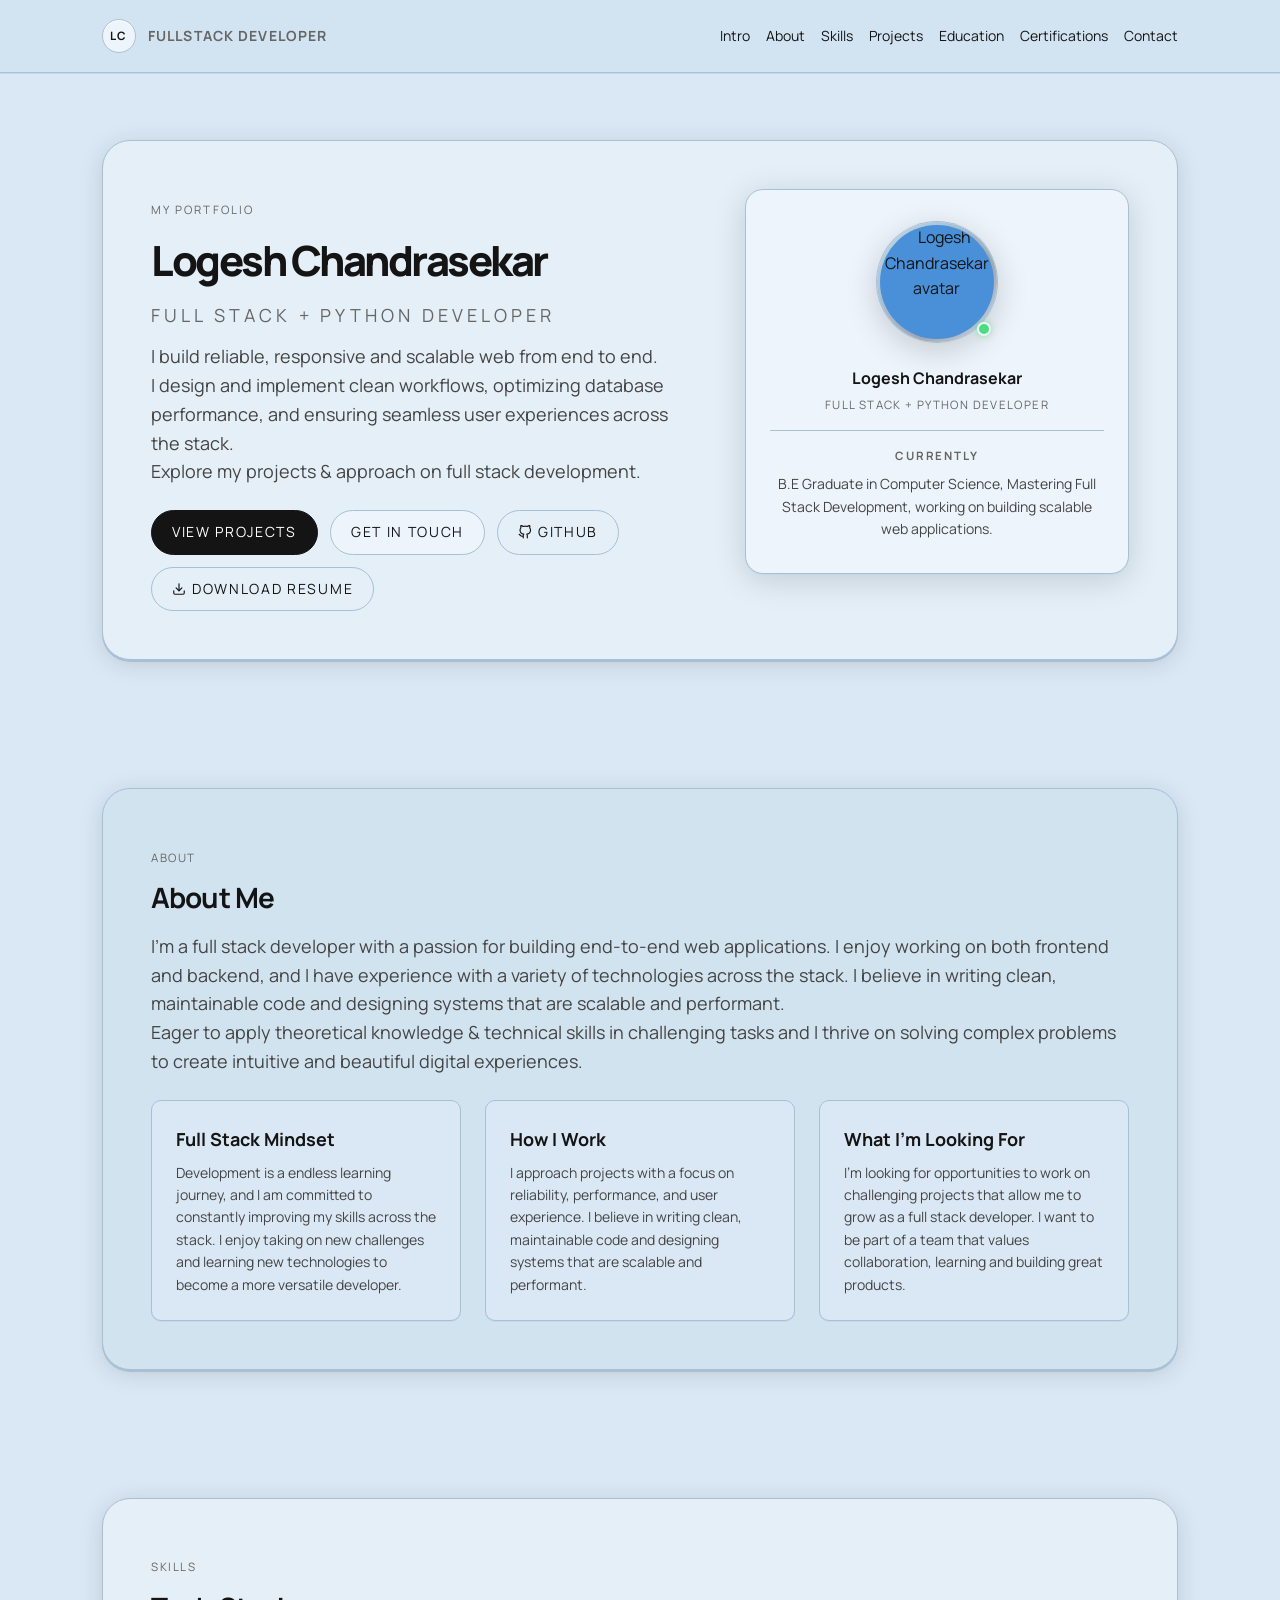
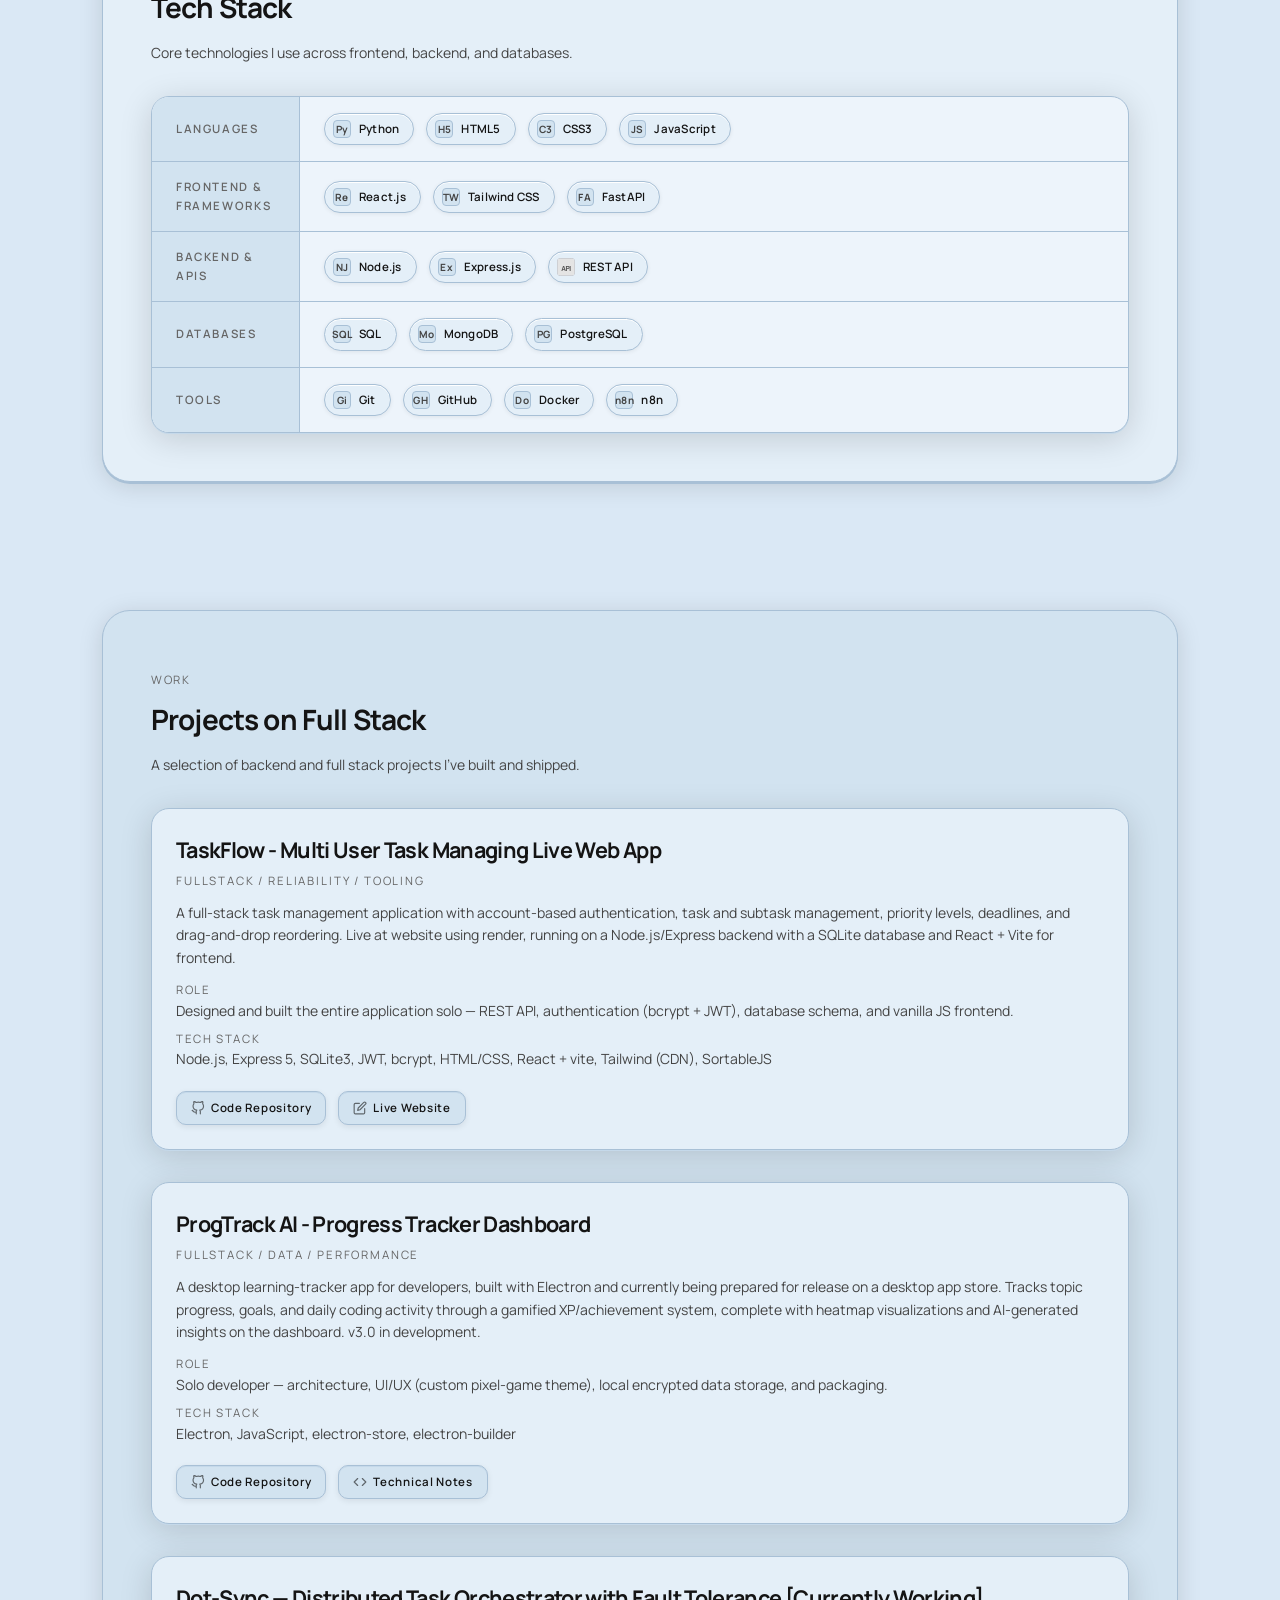
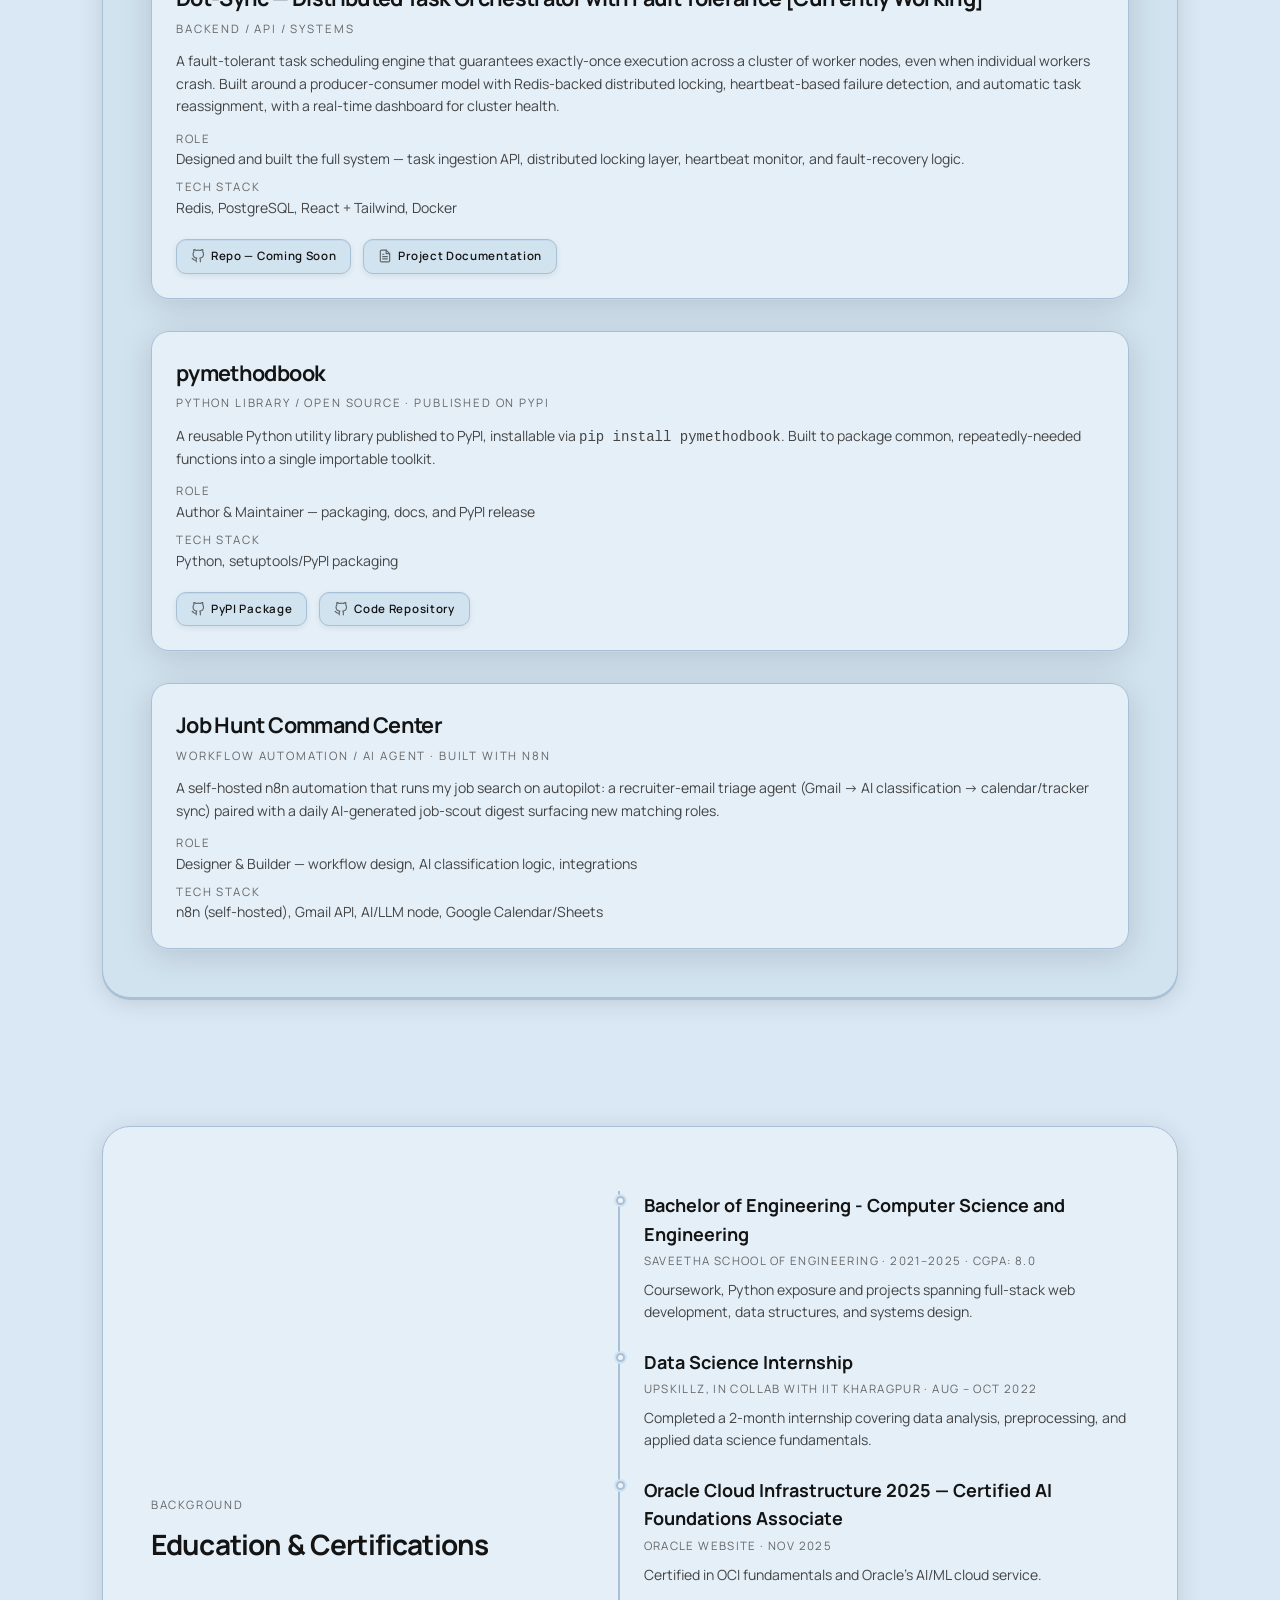
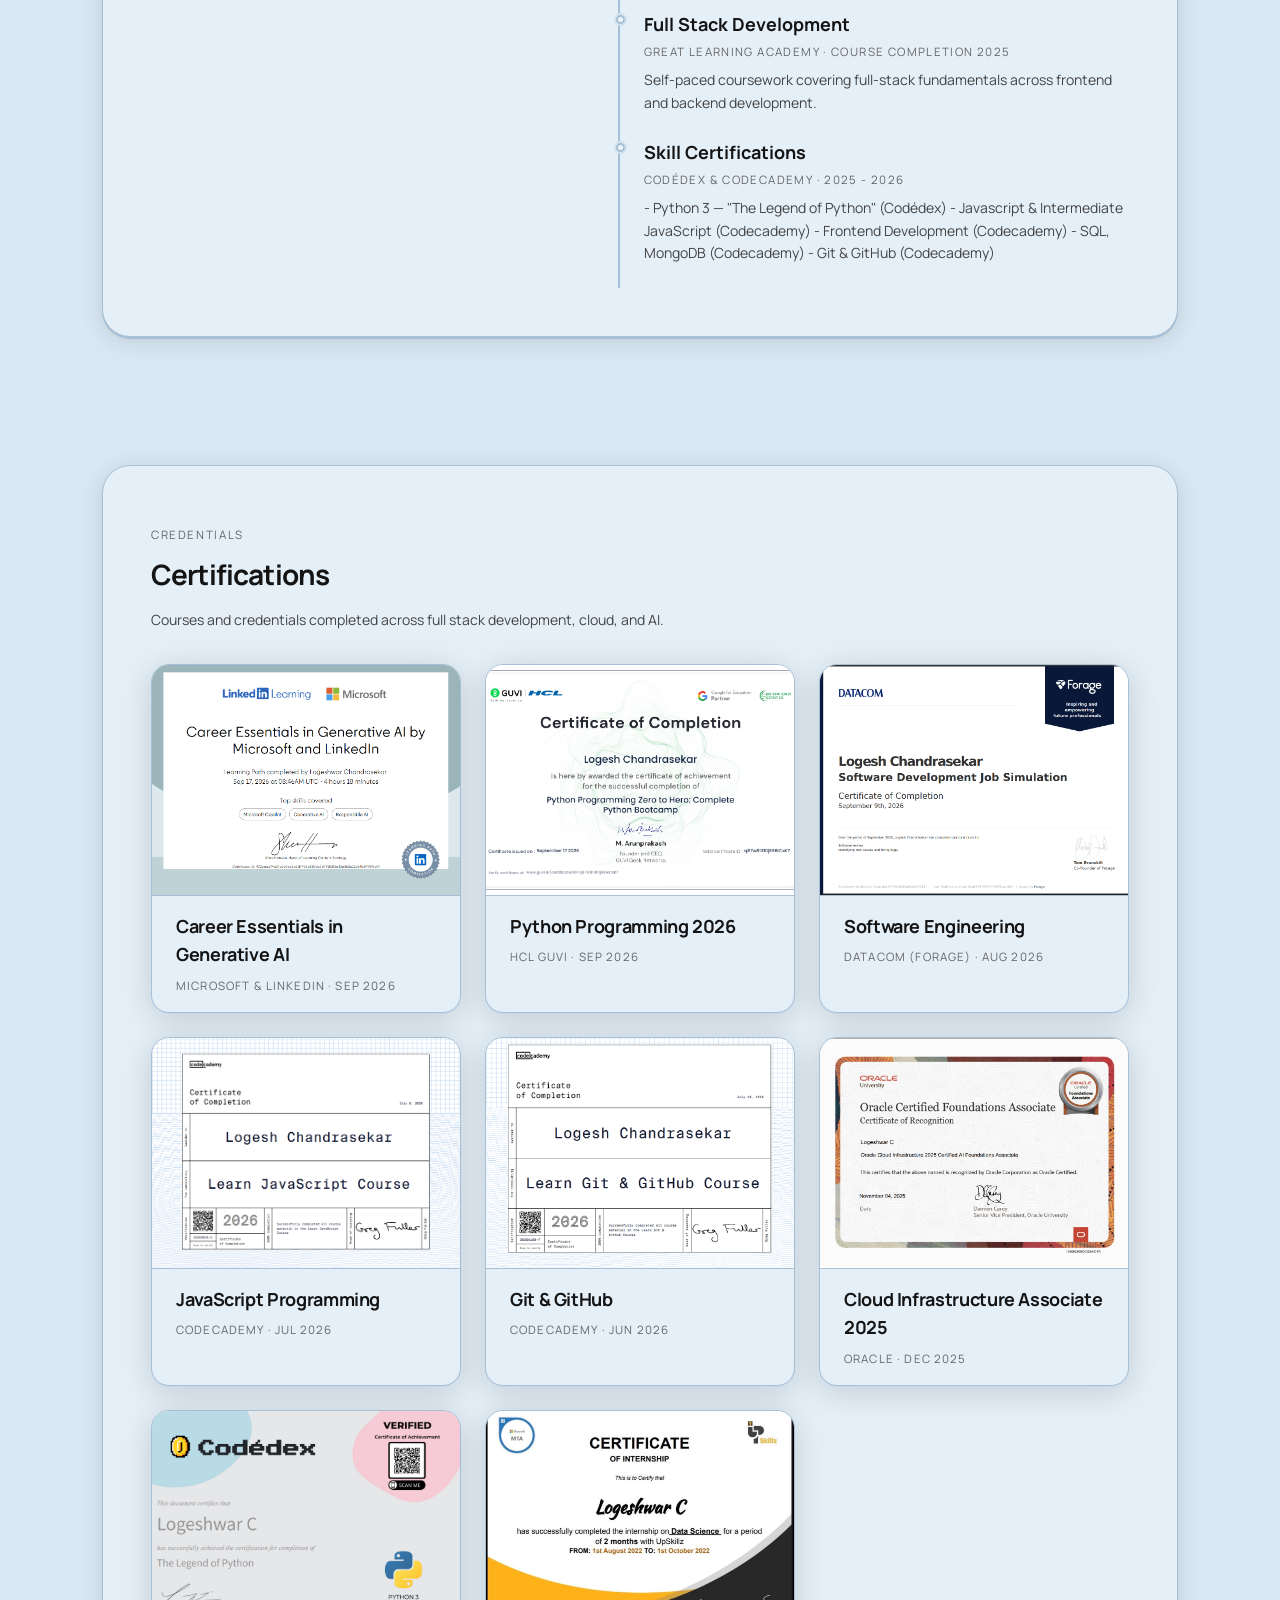
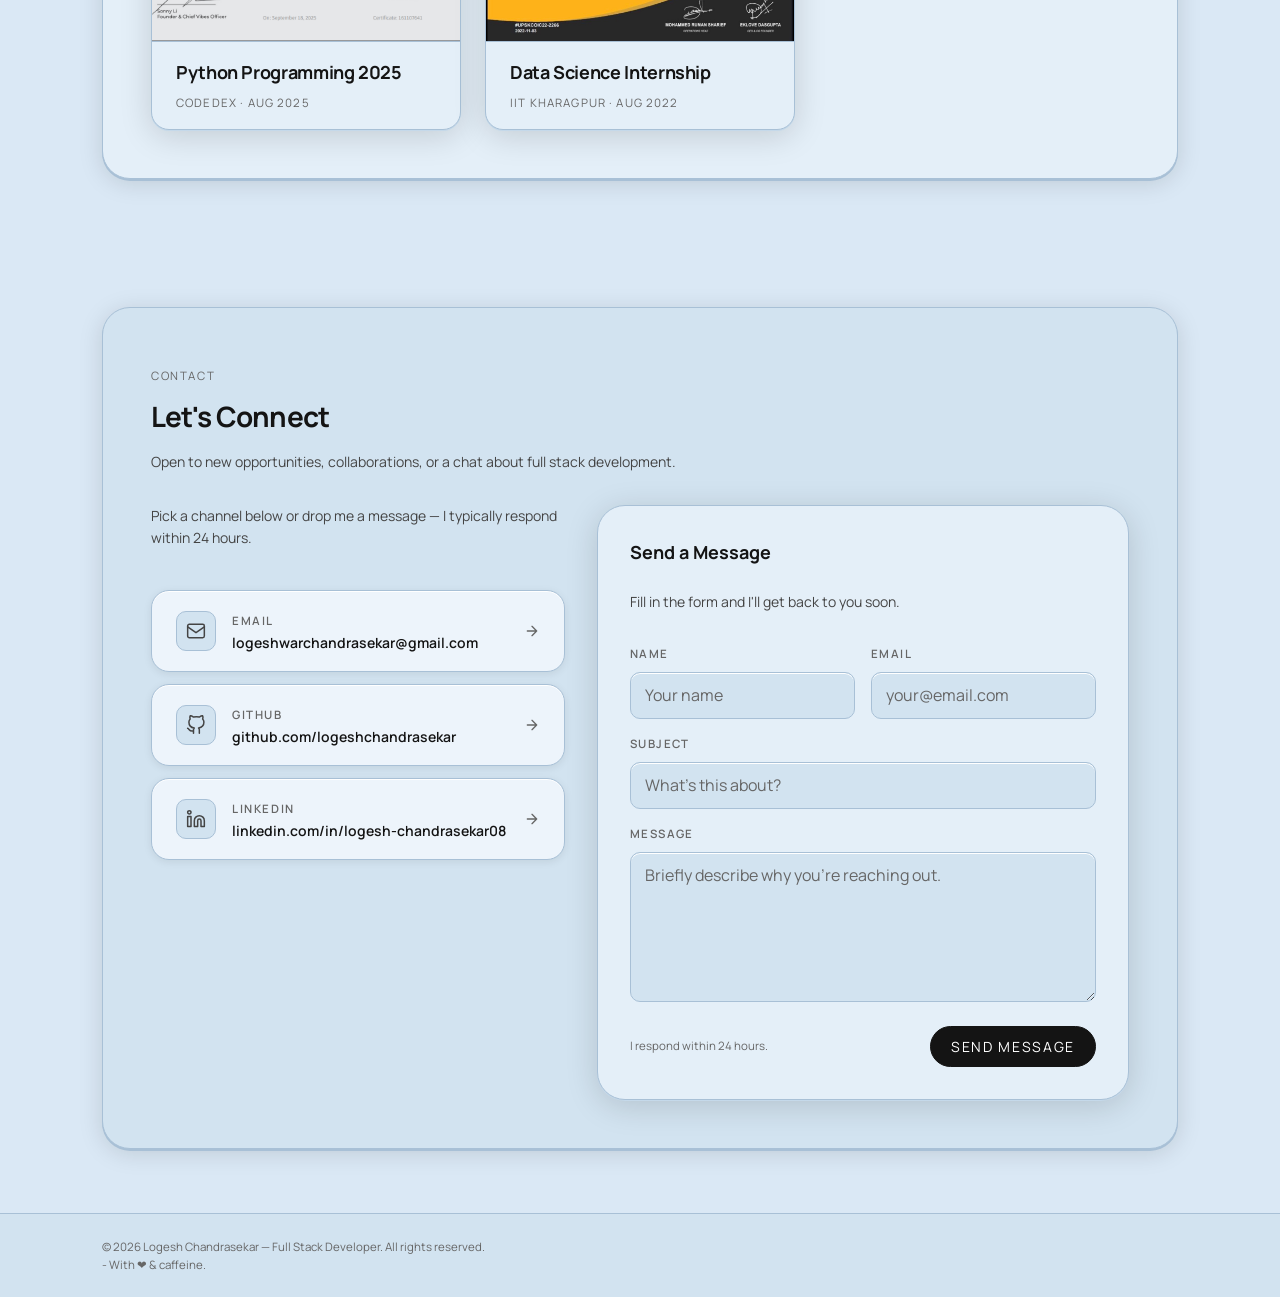
==== commit 2250c51a: "Update certificate images and remove verification links Updated certificate images and removed crede" ====
--- a/index.html
+++ b/index.html
@@ -588,7 +588,6 @@
         letter-spacing: 0.1em;
         color: var(--color-text-soft);
       }
-      .cert-verify { margin-top: auto; align-self: flex-start; }
 
       /* ─── Education ──────────────────────────────────────────── */
       .education-two-col {
@@ -1314,98 +1313,66 @@
             <div class="cert-grid">
       
               <div class="cert-card">
-                <img class="cert-thumb" src="CERT_IMG_1_GENAI" alt="Career Essentials in Generative AI certificate" />
+                <img class="cert-thumb" src="./assets/Career%20Essentials%20in%20Generative%20AI%20-%20Microsoft%20and%20LinkedIn.png" alt="Career Essentials in Generative AI certificate" />
                 <div class="cert-body">
                   <h3 class="cert-title">Career Essentials in Generative AI</h3>
                   <p class="cert-meta">Microsoft &amp; LinkedIn · Sep 2026</p>
-                  <a href="CERT_VERIFY_1_GENAI" class="project-link-box cert-verify">
-                    <svg width="14" height="14" viewBox="0 0 24 24" fill="none" stroke="currentColor" stroke-width="2" stroke-linecap="round" stroke-linejoin="round"><path d="M22 11.08V12a10 10 0 1 1-5.93-9.14"/><polyline points="22 4 12 14.01 9 11.01"/></svg>
-                    Verify Credential
-                  </a>
                 </div>
               </div>
       
               <div class="cert-card">
-                <img class="cert-thumb" src="CERT_IMG_2_PYTHON2026" alt="Python Programming 2026 certificate" />
+                <img class="cert-thumb" src="./assets/Python_Programming%202026%20-%20HCL%20GUVI.png" alt="Python Programming 2026 certificate" />
                 <div class="cert-body">
                   <h3 class="cert-title">Python Programming 2026</h3>
                   <p class="cert-meta">HCL GUVI · Sep 2026</p>
-                  <a href="CERT_VERIFY_2_PYTHON2026" class="project-link-box cert-verify">
-                    <svg width="14" height="14" viewBox="0 0 24 24" fill="none" stroke="currentColor" stroke-width="2" stroke-linecap="round" stroke-linejoin="round"><path d="M22 11.08V12a10 10 0 1 1-5.93-9.14"/><polyline points="22 4 12 14.01 9 11.01"/></svg>
-                    Verify Credential
-                  </a>
                 </div>
               </div>
       
               <div class="cert-card">
-                <img class="cert-thumb" src="CERT_IMG_3_DATACOM" alt="Software Engineering — Datacom certificate" />
+                <img class="cert-thumb" src="./assets/Software_Engineering%20-%20DATACOM.png" alt="Software Engineering — Datacom certificate" />
                 <div class="cert-body">
                   <h3 class="cert-title">Software Engineering</h3>
                   <p class="cert-meta">Datacom (Forage) · Aug 2026</p>
-                  <a href="CERT_VERIFY_3_DATACOM" class="project-link-box cert-verify">
-                    <svg width="14" height="14" viewBox="0 0 24 24" fill="none" stroke="currentColor" stroke-width="2" stroke-linecap="round" stroke-linejoin="round"><path d="M22 11.08V12a10 10 0 1 1-5.93-9.14"/><polyline points="22 4 12 14.01 9 11.01"/></svg>
-                    Verify Credential
-                  </a>
                 </div>
               </div>
       
               <div class="cert-card">
-                <img class="cert-thumb" src="CERT_IMG_4_JS" alt="JavaScript Programming certificate" />
+                <img class="cert-thumb" src="./assets/Javascript_Programming%20-%20Codecademy.png" alt="JavaScript Programming certificate" />
                 <div class="cert-body">
                   <h3 class="cert-title">JavaScript Programming</h3>
                   <p class="cert-meta">Codecademy · Jul 2026</p>
-                  <a href="CERT_VERIFY_4_JS" class="project-link-box cert-verify">
-                    <svg width="14" height="14" viewBox="0 0 24 24" fill="none" stroke="currentColor" stroke-width="2" stroke-linecap="round" stroke-linejoin="round"><path d="M22 11.08V12a10 10 0 1 1-5.93-9.14"/><polyline points="22 4 12 14.01 9 11.01"/></svg>
-                    Verify Credential
-                  </a>
                 </div>
               </div>
       
               <div class="cert-card">
-                <img class="cert-thumb" src="CERT_IMG_5_GITGITHUB" alt="Git & GitHub certificate" />
+                <img class="cert-thumb" src="./assets/Git-Github%20-%20Codecademy.png" alt="Git & GitHub certificate" />
                 <div class="cert-body">
                   <h3 class="cert-title">Git &amp; GitHub</h3>
                   <p class="cert-meta">Codecademy · Jun 2026</p>
-                  <a href="CERT_VERIFY_5_GITGITHUB" class="project-link-box cert-verify">
-                    <svg width="14" height="14" viewBox="0 0 24 24" fill="none" stroke="currentColor" stroke-width="2" stroke-linecap="round" stroke-linejoin="round"><path d="M22 11.08V12a10 10 0 1 1-5.93-9.14"/><polyline points="22 4 12 14.01 9 11.01"/></svg>
-                    Verify Credential
-                  </a>
                 </div>
               </div>
       
               <div class="cert-card">
-                <img class="cert-thumb" src="CERT_IMG_6_ORACLE" alt="Oracle Cloud Infrastructure Associate certificate" />
+                <img class="cert-thumb" src="./assets/Cloud_Infrastructure_Associate%20-%20Oracle.png" alt="Oracle Cloud Infrastructure Associate certificate" />
                 <div class="cert-body">
                   <h3 class="cert-title">Cloud Infrastructure Associate 2025</h3>
                   <p class="cert-meta">Oracle · Dec 2025</p>
-                  <a href="CERT_VERIFY_6_ORACLE" class="project-link-box cert-verify">
-                    <svg width="14" height="14" viewBox="0 0 24 24" fill="none" stroke="currentColor" stroke-width="2" stroke-linecap="round" stroke-linejoin="round"><path d="M22 11.08V12a10 10 0 1 1-5.93-9.14"/><polyline points="22 4 12 14.01 9 11.01"/></svg>
-                    Verify Credential
-                  </a>
                 </div>
               </div>
       
               <div class="cert-card">
-                <img class="cert-thumb" src="CERT_IMG_7_CODEDEX" alt="Python Programming 2025 — Codedex certificate" />
+                <img class="cert-thumb" src="./assets/Python_Programming%20-%20Codedex.png" alt="Python Programming 2025 — Codedex certificate" />
                 <div class="cert-body">
                   <h3 class="cert-title">Python Programming 2025</h3>
                   <p class="cert-meta">Codedex · Aug 2025</p>
-                  <a href="CERT_VERIFY_7_CODEDEX" class="project-link-box cert-verify">
-                    <svg width="14" height="14" viewBox="0 0 24 24" fill="none" stroke="currentColor" stroke-width="2" stroke-linecap="round" stroke-linejoin="round"><path d="M22 11.08V12a10 10 0 1 1-5.93-9.14"/><polyline points="22 4 12 14.01 9 11.01"/></svg>
-                    Verify Credential
-                  </a>
                 </div>
               </div>
       
               <div class="cert-card">
-                <img class="cert-thumb" src="CERT_IMG_8_IITKGP" alt="Data Science Internship — IIT Kharagpur certificate" />
+                <img class="cert-thumb" src="./assets/Data%20Science_Internship%20-%20IIT%20KGP.jpg" alt="Data Science Internship — IIT Kharagpur certificate" />
                 <div class="cert-body">
                   <h3 class="cert-title">Data Science Internship</h3>
                   <p class="cert-meta">IIT Kharagpur · Aug 2022</p>
-                  <a href="CERT_VERIFY_8_IITKGP" class="project-link-box cert-verify">
-                    <svg width="14" height="14" viewBox="0 0 24 24" fill="none" stroke="currentColor" stroke-width="2" stroke-linecap="round" stroke-linejoin="round"><path d="M22 11.08V12a10 10 0 1 1-5.93-9.14"/><polyline points="22 4 12 14.01 9 11.01"/></svg>
-                    Verify Credential
-                  </a>
                 </div>
               </div>
       
